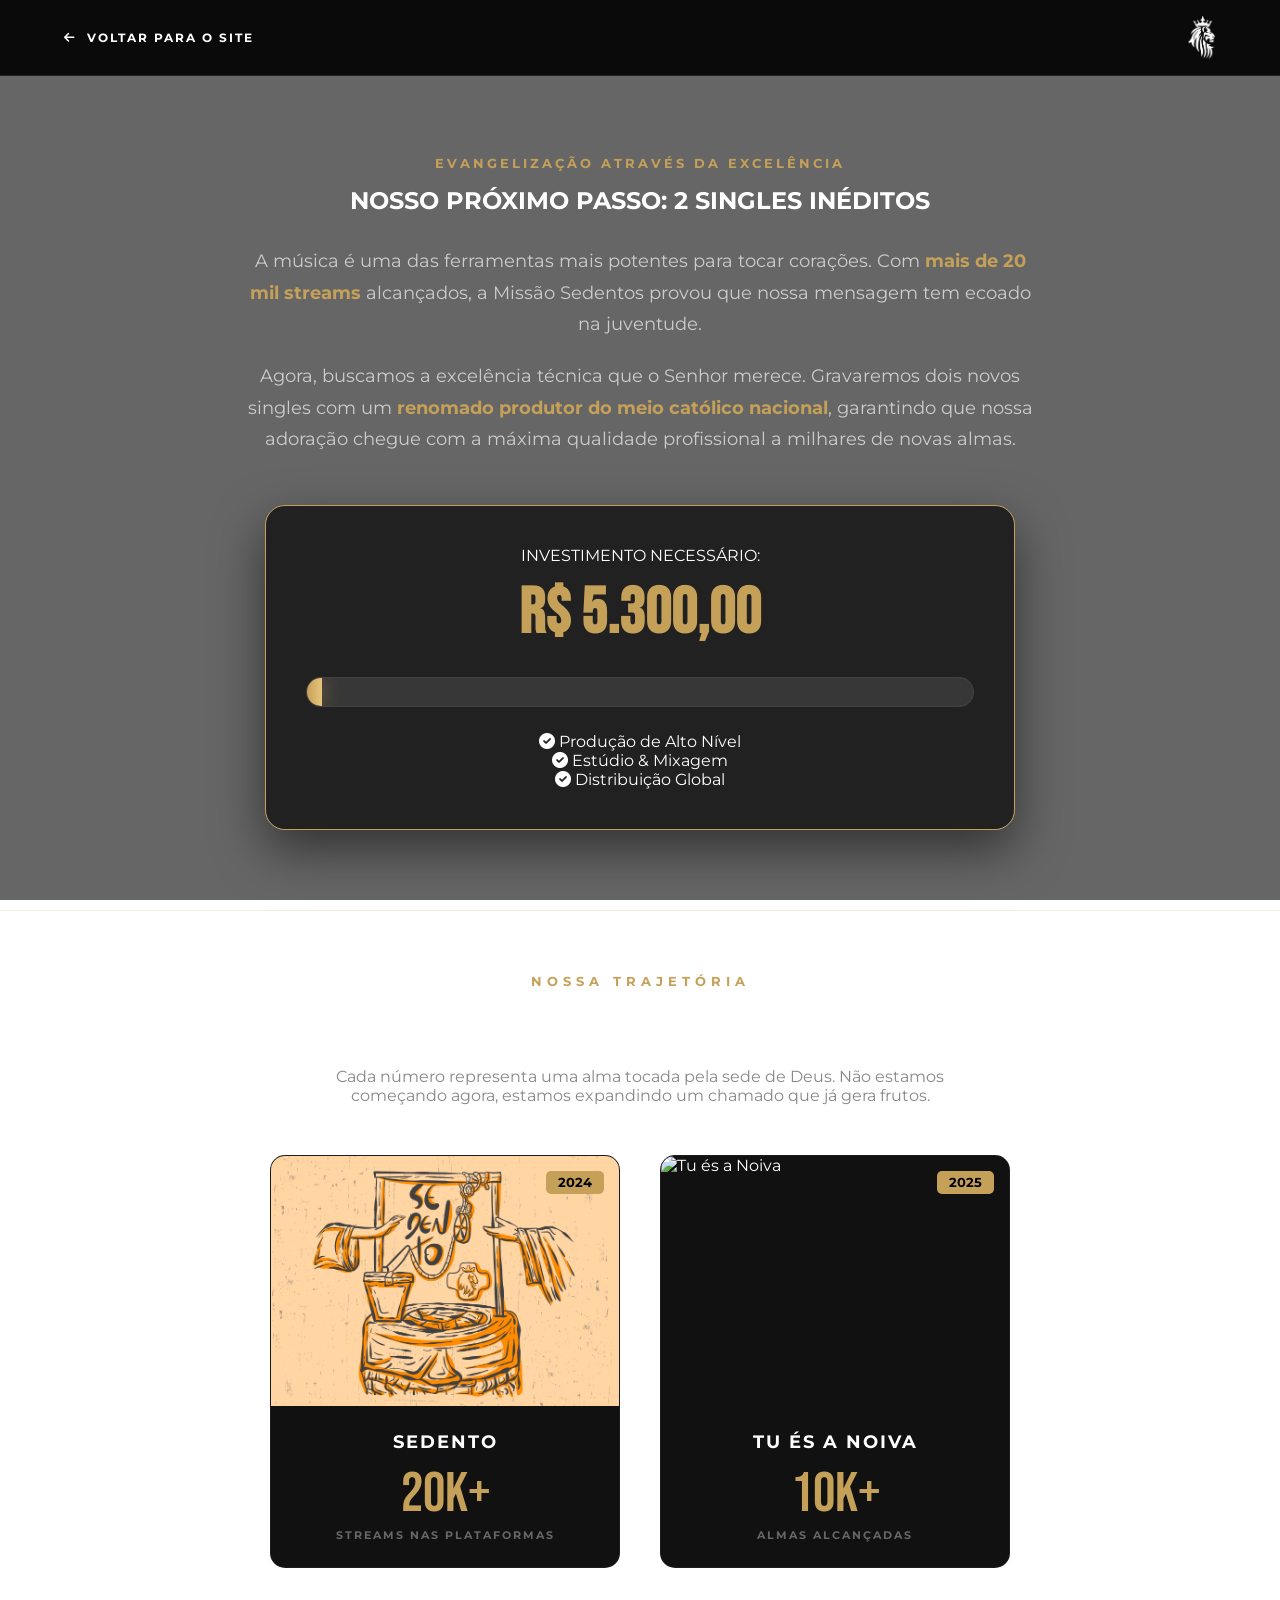
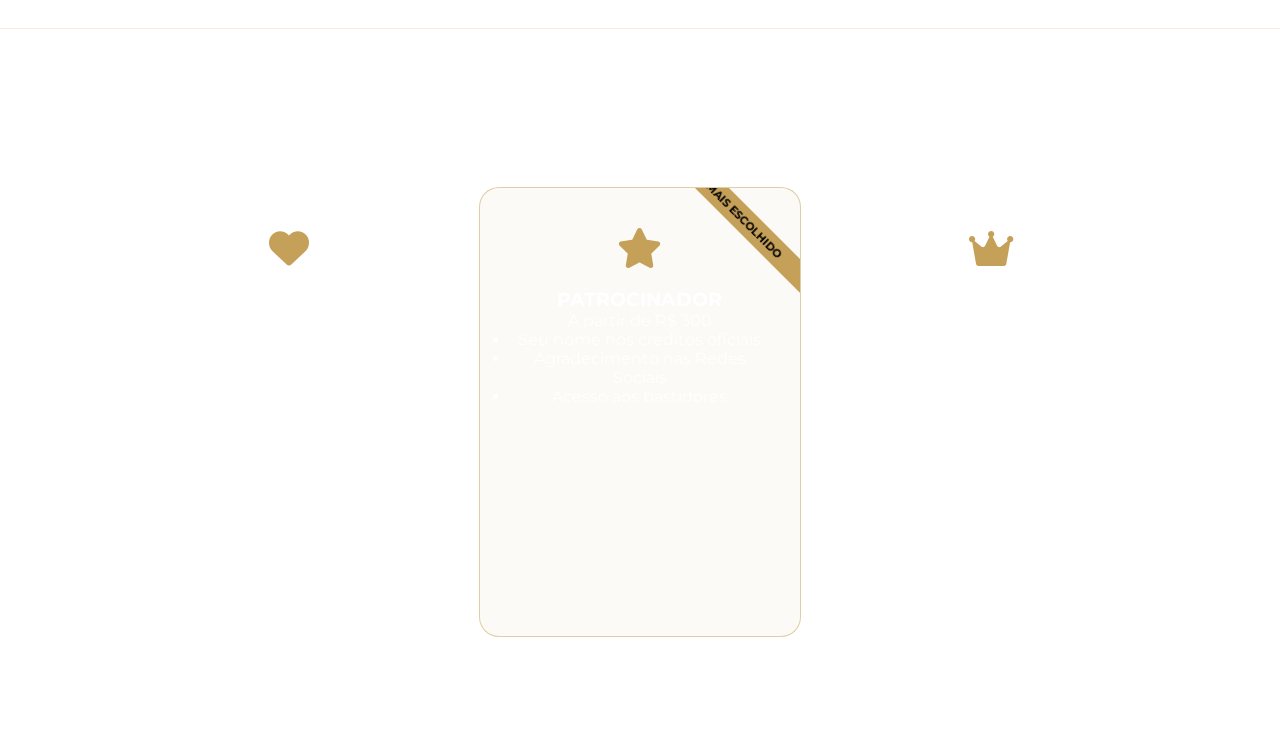
==== projeto-gravacao.html @ 80cf270c "Add files via upload" ====
<!DOCTYPE html>
<html lang="pt-br">
<head>
    <meta charset="UTF-8">
    <meta name="viewport" content="width=device-width, initial-scale=1.0">
    <title>Projeto 2024/25 - Missão Sedentos</title>
    
    <!-- SEO -->
    <meta name="description" content="Ajude a Missão Sedentos a gravar dois singles inéditos com produção profissional e propagar a sede de santidade.">
    
    <!-- Fontes e Ícones -->
    <link href="https://fonts.googleapis.com/css2?family=Cinzel:wght@700&family=Bebas+Neue&family=Montserrat:wght@300;400;700&display=swap" rel="stylesheet">
    <link rel="stylesheet" href="https://cdnjs.cloudflare.com/ajax/libs/font-awesome/6.0.0/css/all.min.css">
    
    <link rel="stylesheet" href="style.css">
</head>
<body class="pagina-interna">

    <!-- VÍDEO DE FUNDO COM FALLBACK -->
    <div class="video-background">
        <video autoplay muted loop playsinline id="bg-video" poster="img/foto-estudio.jpg">
            <source src="img/video.mp4" type="video/mp4">
        </video>
        <div class="video-overlay-dark"></div>
    </div>

    <!-- HEADER DE NAVEGAÇÃO -->
    <header class="topo-interno">
        <a href="index.html" class="voltar" aria-label="Voltar para a página inicial">
            <i class="fas fa-arrow-left"></i> VOLTAR PARA O SITE
        </a>
        <img src="img/logo-leao.png" alt="Logo Missão Sedentos" class="logo-pequena">
    </header>

    <main class="conteudo-projeto">
        
        <!-- SEÇÃO DE APRESENTAÇÃO DO PROJETO -->
        <section class="meta-section">
            <div class="header-projeto">
                <span class="tag-missao">EVANGELIZAÇÃO ATRAVÉS DA EXCELÊNCIA</span>
                <h1>NOSSO PRÓXIMO PASSO: <span>2 SINGLES INÉDITOS</span></h1>
            </div>

            <div class="texto-profissional-projeto">
                <p>A música é uma das ferramentas mais potentes para tocar corações. Com <strong>mais de 20 mil streams</strong> alcançados, a Missão Sedentos provou que nossa mensagem tem ecoado na juventude.</p>
                
                <p>Agora, buscamos a excelência técnica que o Senhor merece. Gravaremos dois novos singles com um <strong>renomado produtor do meio católico nacional</strong>, garantindo que nossa adoração chegue com a máxima qualidade profissional a milhares de novas almas.</p>
            </div>
            
            <div class="box-meta">
                <div class="meta-info">
                    <span class="label-meta">INVESTIMENTO NECESSÁRIO:</span>
                    <h2 class="valor-meta">R$ 5.300,00</h2>
                </div>
                
                <div class="barra-progresso">
                    <div class="progresso-atual" data-width="0"> <!-- Apenas o número, sem % e sem style -->
    <span class="porcentagem">7%</span> <!-- Começa em 0% no texto também -->
</div>
                </div>
                
                <div class="meta-detalhes">
                    <p><i class="fas fa-check-circle"></i> Produção de Alto Nível</p>
                    <p><i class="fas fa-check-circle"></i> Estúdio & Mixagem</p>
                    <p><i class="fas fa-check-circle"></i> Distribuição Global</p>
                </div>
            </div>
        </section>
        <!-- SEÇÃO: FRUTOS DA MISSÃO (PROVA SOCIAL) -->
<section class="frutos-missao">
    <div class="container-frutos">
        <div class="header-frutos">
            <span class="subtitulo-dourado">NOSSA TRAJETÓRIA</span>
            <h2>FRUTOS DA NOSSA <span>MISSÃO</span></h2>
            <p>Cada número representa uma alma tocada pela sede de Deus. Não estamos começando agora, estamos expandindo um chamado que já gera frutos.</p>
        </div>

        <div class="grid-frutos">
            <!-- Projeto 1 -->
            <div class="card-fruto">
                <div class="fruto-capa">
                    <img src="img/arte.png" alt="Single Sedento">
                    <div class="ano-tag">2024</div>
                </div>
                <div class="fruto-info">
                    <h3>SEDENTO</h3>
                    <div class="stats-fruto">
                        <span class="numero-grande">20K+</span>
                        <span class="label-stats">STREAMS NAS PLATAFORMAS</span>
                    </div>
                </div>
            </div>

            <!-- Projeto 2 -->
            <div class="card-fruto">
                <div class="fruto-capa">
                    <img src="img/tu es a noiva.jpg" alt="Tu és a Noiva">
                    <div class="ano-tag">2025</div>
                </div>
                <div class="fruto-info">
                    <h3>TU ÉS A NOIVA</h3>
                    <div class="stats-fruto">
                        <span class="numero-grande">10K+</span>
                        <span class="label-stats">ALMAS ALCANÇADAS</span>
                    </div>
                </div>
            </div>
        </div>
    </div>
</section>

        <!-- SEÇÃO DE MODALIDADES (COTAS) -->
        <section class="cotas-patrocinio">
            <h2 class="titulo-cotas">COMO VOCÊ PODE <span>AJUDAR?</span></h2>
            <p class="instrucao-cota">Passe o mouse (ou toque) em uma modalidade para apoiar:</p>
            
            <div class="grid-cotas">
                <!-- AMIGO -->
                <div class="card-cota-pro">
                    <div class="cota-info">
                        <i class="fas fa-heart cota-icon"></i>
                        <h3>AMIGO DA MISSÃO</h3>
                        <p class="valor-sugestao">Qualquer Valor</p>
                        <p class="cota-desc">Sua doação ajuda nos custos de produção e na manutenção diária da nossa missão evangelizadora.</p>
                    </div>
                    <a href="https://wa.me/5515999999999?text=Olá! Gostaria de ajudar como Amigo da Missão no projeto dos novos singles." target="_blank" class="btn-cota-whats">
                        <i class="fab fa-whatsapp"></i> APOIAR COMO AMIGO
                    </a>
                </div>

                <!-- PATROCINADOR (DESTAQUE) -->
                <div class="card-cota-pro destaque">
                    <div class="cota-info">
                        <div class="badge-destaque">MAIS ESCOLHIDO</div>
                        <i class="fas fa-star cota-icon"></i>
                        <h3>PATROCINADOR</h3>
                        <p class="valor-sugestao">A partir de R$ 300</p>
                        <ul class="beneficios-lista">
                            <li>Seu nome nos créditos oficiais</li>
                            <li>Agradecimento nas Redes Sociais</li>
                            <li>Acesso aos bastidores</li>
                        </ul>
                    </div>
                    <a href="https://wa.me/5515999999999?text=Olá! Quero ser um Patrocinador do novo projeto e ter meu nome nos créditos." target="_blank" class="btn-cota-whats">
                        <i class="fab fa-whatsapp"></i> SER PATROCINADOR
                    </a>
                </div>

                <!-- EMPRESA -->
                <div class="card-cota-pro">
                    <div class="cota-info">
                        <i class="fas fa-crown cota-icon"></i>
                        <h3>EMPRESA MASTER</h3>
                        <p class="valor-sugestao">Cota Corporativa</p>
                        <p class="cota-desc">Sua marca associada a um projeto de alto impacto. Logo no clipe e materiais de divulgação.</p>
                    </div>
                    <a href="https://wa.me/5515999999999?text=Olá! Minha empresa tem interesse em patrocinar a Missão Sedentos (Cota Master)." target="_blank" class="btn-cota-whats">
                        <i class="fab fa-whatsapp"></i> COTA EMPRESARIAL
                    </a>
                </div>
            </div>
        </section>

    </main>
<script src="script.js"></script>
</body>
</html>
---- style.css ----
/* VARIÁVEIS */
:root {
    --dourado: #C5A059;
    --preto: #000000;
    --cinza-bg: #0a0a0a;
    --branco: #ffffff;
    --fonte-titulo: 'Cinzel', serif;
    --fonte-impacto: 'Bebas Neue', cursive;
    --fonte-corpo: 'Montserrat', sans-serif;
}

/* RESET */
* {
    margin: 0;
    padding: 0;
    box-sizing: border-box;
}

html {
    scroll-behavior: smooth;
}

body {
    background-color: var(--preto);
    color: var(--branco);
    font-family: var(--fonte-corpo);
    overflow-x: hidden;
}

/* CAPA / HERO */
.hero {
    height: 100vh;
    width: 100%;
    background: linear-gradient(rgba(0,0,0,0.6), rgba(0,0,0,0.6)), url('img/capa.jpeg');
    background-size: cover;
    background-position: 65%, 15%; /* Ajustado para não cortar cabeças */
    display: flex;
    align-items: center;
    justify-content: center;
    position: relative;
}

/* BARRA SUPERIOR */
.top-bar {
    position: absolute;
    top: 0;
    left: 0;
    width: 100%;
    padding: 0px 20px; /* Mais respiro lateral e superior */
    display: flex;
    justify-content: space-between;
    align-items: center;
    z-index: 100;
}

.social-icons {
    display: flex;
    gap: 20px;
}

.social-icons a {
    color: var(--branco);
    font-size: 1.2rem;
    transition: 0.3s;
}

.social-icons a:hover {
    color: var(--dourado);
    transform: translateY(-3px);
}

.center-logo img {
    height: 50px;
    filter: brightness(0) invert(1);
}

.menu-hamburguer {
    display: flex;
    align-items: center;
    cursor: pointer;
}

.menu-hamburguer span {
    font-size: 0.75rem;
    letter-spacing: 3px;
    margin-right: 15px;
    font-weight: bold;
}

.barras div {
    width: 30px;
    height: 1px;
    background: var(--branco);
    margin: 8px 0;
}

/* HERO CONTENT */
.hero-content h1 {
    font-family: var(--fonte-titulo);
    font-size: clamp(2.5rem, 8vw, 5rem);
    letter-spacing: 10px;
    text-align: center;
}

.btn-ouca {
    display: block;
    width: fit-content;
    margin: 30px auto 0;
    padding: 12px 45px;
    border: 1px solid var(--branco);
    color: var(--branco);
    text-decoration: none;
    border-radius: 50px;
    text-transform: uppercase;
    font-size: 0.8rem;
    letter-spacing: 3px;
    transition: 0.4s;
}

.btn-ouca:hover {
    background: var(--branco);
    color: var(--preto);
}

/* MENU OVERLAY */
.menu-overlay {
    position: fixed;
    top: 0; left: 0; width: 100%; height: 100%;
    background-color: rgba(0, 0, 0, 0.95);
    z-index: 2000;
    display: flex;
    justify-content: center;
    align-items: center;
    opacity: 0;
    visibility: hidden;
    transition: 0.5s ease;
}

.menu-overlay.active {
    opacity: 1;
    visibility: visible;
}

.menu-links {
    display: flex;
    flex-direction: column;
    gap: 30px;
    text-align: center;
}

.menu-link {
    font-family: var(--fonte-impacto);
    font-size: clamp(2.5rem, 10vw, 4rem);
    color: var(--branco);
    text-decoration: none;
    letter-spacing: 5px;
}

.menu-link:hover { color: var(--dourado); }

.close-menu {
    position: absolute;
    top: 40px; right: 40px;
    font-size: 2rem;
    color: var(--dourado);
    cursor: pointer;
}

/* SEÇÕES SOBRE E TRABALHOS */
/* SEÇÃO SOBRE PREMIUM */
.sobre-premium {
    padding: 100px 10%;
    /* Degradê Dourado Metálico */
    background: linear-gradient(135deg, #b8860b 0%, #e8c57d 50%, #b8860b 100%);
    color: #1a1a1a; /* Texto escuro para dar leitura sobre o dourado */
    display: flex;
    justify-content: center;
}

.container-sobre-novo {
    max-width: 1200px;
    display: flex;
    align-items: center;
    gap: 80px; /* Espaço entre texto e imagem */
}

/* Texto */
.sobre-texto-novo {
    flex: 1;
}

.titulo-sobre {
    font-family: var(--fonte-impacto);
    font-size: 5rem;
    line-height: 0.9;
    color: #000;
    margin-bottom: 20px;
}

.titulo-sobre span {
    color: #fff; /* "NÓS" em branco para destacar no dourado */
    text-shadow: 2px 2px 4px rgba(0,0,0,0.2);
}

.divisor-dourado {
    width: 60px;
    height: 4px;
    background-color: #000;
    margin-bottom: 30px;
}

.descricao-missao {
    font-size: 1.1rem;
    font-weight: 500;
    margin-bottom: 25px;
}

.citacao-biblica {
    font-style: italic;
    border-left: 3px solid #000;
    padding-left: 20px;
    font-size: 1rem;
    color: #333;
}

.citacao-biblica cite {
    display: block;
    margin-top: 10px;
    font-weight: 700;
    font-style: normal;
    text-transform: uppercase;
    font-size: 0.8rem;
}

/* Imagem e Moldura */
.sobre-imagem-box {
    flex: 1;
    display: flex;
    justify-content: center;
}

.moldura-foto {
    position: relative;
    padding: 15px;
    background: #fff; /* Moldura estilo fotografia */
    box-shadow: 20px 20px 60px rgba(0,0,0,0.3);
    transform: rotate(3deg); /* Leve inclinação para parecer uma foto real */
    transition: 0.5s;
}

.moldura-foto:hover {
    transform: rotate(0deg) scale(1.05); /* Endireita e cresce ao passar o mouse */
}

.moldura-foto img {
    width: 100%;
    max-width: 400px;
    height: auto;
    display: block;
    filter: sepia(20%); /* Tom levemente envelhecido profissional */
}

/* RESPONSIVIDADE */
@media (max-width: 992px) {
    .container-sobre-novo {
        flex-direction: column;
        text-align: center;
    }
    
    .divisor-dourado {
        margin: 0 auto 30px;
    }
    
    .citacao-biblica {
        border-left: none;
        border-top: 2px solid #000;
        padding: 20px 0 0;
    }
}


/* TRABALHOS CARDS */
/* SEÇÃO TRABALHOS - ESTILO COLO DE DEUS */
.sessao-musicas {
    padding: 100px 10%;
    background-color: #000;
    text-align: center;
}

.header-trabalhos {
    margin-bottom: 60px;
}

.subtitulo-dourado {
    color: var(--dourado);
    letter-spacing: 5px;
    font-size: 0.8rem;
    font-weight: 700;
}

.header-trabalhos h2 {
    font-family: var(--fonte-impacto);
    font-size: 4rem;
    margin-top: 10px;
}

.header-trabalhos h2 span {
    color: var(--dourado);
}

/* Grid das capas */
.grid-musicas {
    display: grid;
    grid-template-columns: repeat(auto-fit, minmax(280px, 1fr)); /* Cria colunas automáticas */
    gap: 40px;
    max-width: 1200px;
    margin: 0 auto;
}

/* Card Individual */
.card-musica-pro {
    background: #0a0a0a;
    transition: 0.4s;
    text-align: left;
}

.capa-wrapper {
    position: relative;
    aspect-ratio: 1 / 1; /* Garante que a capa seja sempre quadrada */
    overflow: hidden;
    cursor: pointer;
}

.capa-wrapper img {
    width: 100%;
    height: 100%;
    object-fit: cover;
    transition: 0.6s ease;
}

/* Overlay de Streaming */
.streaming-overlay {
    position: absolute;
    top: 0;
    left: 0;
    width: 100%;
    height: 100%;
    background: rgba(0, 0, 0, 0.8); /* Fundo escuro ao passar o mouse */
    display: flex;
    justify-content: center;
    align-items: center;
    opacity: 0; /* Invisível por padrão */
    transition: 0.4s;
}

.streaming-links {
    display: flex;
    gap: 25px;
    transform: translateY(20px); /* Começa um pouco abaixo para o efeito de subida */
    transition: 0.4s;
}

.streaming-links a {
    color: var(--branco);
    font-size: 1.8rem;
    transition: 0.3s;
}

.streaming-links a:hover {
    color: var(--dourado);
    transform: scale(1.2);
}

/* Efeito Hover no Card */
.card-musica-pro:hover .capa-wrapper img {
    transform: scale(1.1);
}

.card-musica-pro:hover .streaming-overlay {
    opacity: 1;
}

.card-musica-pro:hover .streaming-links {
    transform: translateY(0); /* Sobe os ícones */
}

/* Informações abaixo da capa */
.info-musica {
    padding: 20px 0;
}

.info-musica h3 {
    font-family: var(--fonte-corpo);
    font-weight: 700;
    font-size: 1.1rem;
    letter-spacing: 1px;
    margin-bottom: 5px;
}

.info-musica p {
    color: #666;
    font-size: 0.85rem;
    text-transform: uppercase;
    letter-spacing: 1px;
}

.breve {
    color: var(--dourado);
    font-weight: 700;
    letter-spacing: 2px;
}

/* Ajuste para Celular */
@media (max-width: 600px) {
    .grid-musicas {
        grid-template-columns: 1fr; /* Uma coluna no celular */
        padding: 0 20px;
    }
}
/* SEÇÃO DNJ 2025 */
/* --- SEÇÃO DNJ COM CARROSSEL --- */
.sessao-eventos {
    padding: 100px 10%;
    background-color: #050505;
    text-align: center;
}

/* Botão da Live */
.cta-live {
    margin-top: 30px;
    margin-bottom: 50px;
}

.btn-live {
    display: inline-flex;
    align-items: center;
    gap: 12px;
    padding: 18px 40px;
    background: var(--dourado);
    color: #000;
    text-decoration: none;
    font-weight: bold;
    border-radius: 50px;
    transition: 0.4s cubic-bezier(0.4, 0, 0.2, 1);
    font-size: 0.9rem;
    letter-spacing: 1px;
}

.btn-live:hover {
    background: #fff;
    transform: scale(1.05);
    box-shadow: 0 10px 30px rgba(197, 160, 89, 0.3);
}

.btn-live i {
    font-size: 1.4rem;
    color: #ff0000; /* Ícone do YouTube em vermelho */
}

/* Estrutura do Carrossel */
.wrapper-carrossel {
    position: relative;
    max-width: 1000px;
    margin: 0 auto;
    display: flex;
    align-items: center;
}

.carrossel-fotos {
    display: flex;
    gap: 20px;
    overflow-x: auto;
    scroll-behavior: smooth;
    scroll-snap-type: x mandatory;
    scrollbar-width: none; /* Esconde scroll no Firefox */
    padding: 20px 0;
}

.carrossel-fotos::-webkit-scrollbar {
    display: none; /* Esconde scroll no Chrome/Safari */
}

.foto-slide {
    min-width: 100%; /* No mobile mostra 1, no desktop podemos ajustar */
    scroll-snap-align: center;
    aspect-ratio: 16 / 9;
    border-radius: 15px;
    overflow: hidden;
    box-shadow: 0 20px 40px rgba(0,0,0,0.5);
}

.foto-slide img {
    width: 100%;
    height: 100%;
    object-fit: cover;
    transition: 0.5s;
}

/* Setas de Navegação */
.seta-carrossel {
    position: absolute;
    top: 50%;
    transform: translateY(-50%);
    background: rgba(0,0,0,0.7);
    border: 1px solid var(--dourado);
    color: var(--dourado);
    width: 50px;
    height: 50px;
    border-radius: 50%;
    cursor: pointer;
    z-index: 10;
    transition: 0.3s;
    display: flex;
    justify-content: center;
    align-items: center;
}

.seta-carrossel:hover {
    background: var(--dourado);
    color: #000;
}

.seta-carrossel.left { left: -25px; }
.seta-carrossel.right { right: -25px; }

/* Desktop: Mostrar mais de uma foto por vez */
@media (min-width: 768px) {
    .foto-slide {
        min-width: calc(50% - 10px); /* Mostra 2 fotos */
    }
}

@media (max-width: 768px) {
    .seta-carrossel { display: none; } /* No mobile usa o dedo para arrastar */
}
/* --- MODAL LIGHTBOX --- */
.modal-lightbox {
    display: none; /* Escondido por padrão */
    position: fixed;
    z-index: 3000; /* Acima do menu e de tudo */
    top: 0;
    left: 0;
    width: 100%;
    height: 100%;
    background-color: rgba(0, 0, 0, 0.9); /* Fundo escuro semi-transparente */
    backdrop-filter: blur(10px);
    justify-content: center;
    align-items: center;
    padding: 20px;
}

.modal-wrapper {
    position: relative;
    max-width: 90%;
    max-height: 85%;
    display: flex;
    justify-content: center;
}

#img-modal {
    width: auto;
    height: auto;
    max-width: 100%;
    max-height: 85vh; /* Não deixa a foto ser maior que a altura da tela */
    border: 2px solid var(--dourado);
    border-radius: 8px;
    box-shadow: 0 0 50px rgba(0,0,0,0.8);
    animation: zoomIn 0.3s ease-out;
}

/* Animação de entrada */
@keyframes zoomIn {
    from { transform: scale(0.7); opacity: 0; }
    to { transform: scale(1); opacity: 1; }
}

.fechar-modal {
    position: absolute;
    top: 30px;
    right: 40px;
    color: var(--dourado);
    font-size: 50px;
    font-weight: bold;
    cursor: pointer;
    transition: 0.3s;
}

.fechar-modal:hover {
    color: #fff;
    transform: scale(1.2);
}

/* Ajuste no Carrossel para indicar que é clicável */
.foto-slide img {
    cursor: zoom-in;
}

/* Ajuste para Celular */
@media (max-width: 768px) {
    .galeria-mosaico {
        grid-template-columns: repeat(2, 1fr);
    }
    .titulo-dnj { font-size: 3rem; }
}

/* BANNER DE CHAMADA NA HOME */
.chamada-projeto {
    height: 400px;
    background: url('img/foto-estudio.jpg') center/cover no-repeat fixed; /* Use uma foto de microfone ou estúdio */
    position: relative;
    display: flex;
    align-items: center;
    justify-content: center;
    text-align: center;
}

.filtro-escuro {
    background: rgba(0,0,0,0.8);
    width: 100%;
    height: 100%;
    display: flex;
    flex-direction: column;
    justify-content: center;
    padding: 0 10%;
}

.tag-projeto {
    color: var(--dourado);
    font-weight: bold;
    letter-spacing: 3px;
    font-size: 0.8rem;
    margin-bottom: 15px;
}

.btn-projeto {
    margin: 30px auto 0;
    padding: 15px 40px;
    background: var(--dourado);
    color: #000;
    text-decoration: none;
    font-weight: bold;
    border-radius: 5px;
    transition: 0.3s;
}

.btn-projeto:hover {
    background: #fff;
    transform: scale(1.05);
}

/* PÁGINA INTERNA DE PATROCÍNIO */
/* ==========================================================================
   PÁGINA DE PATROCÍNIO (PROJETO-GRAVACAO.HTML)
   ========================================================================== */

/* Ajuste de Fundo e Layout Base */
.pagina-interna {
    background: transparent; /* Permite ver o vídeo */
}

.video-background {
    position: fixed;
    top: 0; left: 0;
    width: 100%; height: 100%;
    z-index: -2;
    overflow: hidden;
}

#bg-video {
    width: 100%;
    height: 100%;
    object-fit: cover;
    filter: grayscale(30%) brightness(0.4);
}

.video-overlay-dark {
    position: absolute;
    top: 0; left: 0;
    width: 100%; height: 100%;
    background: rgba(0, 0, 0, 0.6);
    z-index: -1;
}

/* Topo / Navegação Interna */
.topo-interno {
    width: 100%;
    padding: 15px 5%;
    display: flex;
    justify-content: space-between;
    align-items: center;
    background-color: rgba(0, 0, 0, 0.9);
    border-bottom: 1px solid rgba(255, 255, 255, 0.1);
    position: sticky;
    top: 0;
    z-index: 1000;
}

.voltar {
    color: var(--branco);
    text-decoration: none;
    font-size: 0.75rem;
    font-weight: 700;
    letter-spacing: 2px;
    display: flex;
    align-items: center;
    gap: 10px;
    transition: 0.3s;
}

.voltar:hover { color: var(--dourado); }

.logo-pequena {
    height: 45px;
    filter: brightness(0) invert(1);
}

/* Seção de Texto e Meta */
.meta-section {
    padding: 80px 10% 40px;
    text-align: center;
}

.tag-missao {
    color: var(--dourado);
    font-weight: bold;
    letter-spacing: 3px;
    font-size: 0.8rem;
    display: block;
    margin-bottom: 15px;
}

.texto-profissional-projeto {
    max-width: 800px;
    margin: 30px auto 50px;
}

.texto-profissional-projeto p {
    font-size: 1.1rem;
    line-height: 1.8;
    color: #ccc;
    margin-bottom: 20px;
}

.texto-profissional-projeto strong { color: var(--dourado); }

/* Box da Meta Financeira */
.box-meta {
    background: rgba(17, 17, 17, 0.8);
    backdrop-filter: blur(10px);
    padding: 40px;
    border-radius: 20px;
    border: 1px solid var(--dourado);
    max-width: 750px;
    margin: 40px auto;
    box-shadow: 0 20px 50px rgba(0,0,0,0.5);
}

.valor-meta {
    font-size: clamp(2.5rem, 5vw, 4rem);
    color: var(--dourado);
    font-family: var(--fonte-impacto);
    margin: 10px 0;
}

/* Barra de Progresso Melhorada */
/* BARRA DE PROGRESSO ÚNICA E PROFISSIONAL */
/* BARRA DE PROGRESSO ÚNICA */
.barra-progresso {
    width: 100%;
    height: 30px;
    background: rgba(255,255,255,0.1);
    border-radius: 50px;
    margin: 25px 0;
    overflow: hidden;
    border: 1px solid rgba(255,255,255,0.05);
    position: relative;
}

.progresso-atual {
    width: 0; /* Começa em 0 para o JS fazer crescer */
    height: 100%;
    background: linear-gradient(90deg, #C5A059, #e8c57d);
    display: flex;
    align-items: center;
    justify-content: flex-end;
    padding-right: 15px;
    box-shadow: 0 0 20px rgba(197, 160, 89, 0.4);
    transition: width 2s cubic-bezier(0.1, 0, 0.2, 1);
}

.porcentagem {
    font-size: 0.8rem;
    font-weight: bold;
    color: #000;
    z-index: 10;
}


/* Cards de Modalidades (Cotas) */
.cotas-patrocinio {
    padding: 60px 10% 100px;
    text-align: center;
}

.grid-cotas {
    display: grid;
    grid-template-columns: repeat(auto-fit, minmax(280px, 1fr));
    gap: 30px;
    max-width: 1200px;
    margin: 50px auto 0;
}

.card-cota-pro {
    background: rgba(255, 255, 255, 0.03);
    border: 1px solid rgba(255, 255, 255, 0.1);
    border-radius: 20px;
    padding: 40px 30px;
    display: flex;
    flex-direction: column;
    justify-content: space-between;
    transition: all 0.5s cubic-bezier(0.4, 0, 0.2, 1);
    position: relative;
    overflow: hidden;
    min-height: 450px;
}

/* Efeito de destaque no Hover do Card */
.card-cota-pro:hover {
    transform: translateY(-15px);
    background: rgba(197, 160, 89, 0.08);
    border-color: var(--dourado);
    box-shadow: 0 20px 40px rgba(0,0,0,0.6);
}

.card-cota-pro.destaque {
    border: 1px solid rgba(197, 160, 89, 0.5);
    background: rgba(197, 160, 89, 0.05);
}

.cota-icon {
    font-size: 2.5rem;
    color: var(--dourado);
    margin-bottom: 20px;
}

/* Botão WhatsApp que aparece no Hover */
.btn-cota-whats {
    display: flex;
    align-items: center;
    justify-content: center;
    gap: 10px;
    background: #25d366;
    color: #fff;
    padding: 15px;
    border-radius: 12px;
    text-decoration: none;
    font-weight: bold;
    font-size: 0.85rem;
    margin-top: 20px;
    transition: all 0.4s ease;
    
    /* Estado Inicial (Escondido) */
    opacity: 0;
    transform: translateY(20px);
}

.card-cota-pro:hover .btn-cota-whats {
    opacity: 1;
    transform: translateY(0);
}

.btn-cota-whats:hover {
    background: #128c7e;
    transform: scale(1.02);
}

/* Selo de "Mais Escolhido" */
.badge-destaque {
    position: absolute;
    top: 20px;
    right: -35px;
    background: var(--dourado);
    color: #000;
    padding: 5px 40px;
    font-size: 0.7rem;
    font-weight: bold;
    transform: rotate(45deg);
}

/* Responsividade */
@media (max-width: 768px) {
    .btn-cota-whats {
        opacity: 1;
        transform: translateY(0);
    }
    .card-cota-pro { min-height: auto; }
    .meta-section { padding: 40px 5%; }
}
/* --- SEÇÃO FRUTOS DA MISSÃO --- */
.frutos-missao {
    padding: 60px 10%;
    background: rgba(255, 255, 255, 0.02);
    border-top: 1px solid rgba(197, 160, 89, 0.2);
    border-bottom: 1px solid rgba(197, 160, 89, 0.2);
}

.header-frutos {
    text-align: center;
    margin-bottom: 50px;
}

.header-frutos h2 {
    font-family: var(--fonte-impacto);
    font-size: 3rem;
    margin: 10px 0;
}

.header-frutos p {
    max-width: 700px;
    margin: 0 auto;
    color: #888;
}

.grid-frutos {
    display: flex;
    justify-content: center;
    gap: 40px;
    flex-wrap: wrap;
}

.card-fruto {
    background: #111;
    border-radius: 15px;
    overflow: hidden;
    width: 350px;
    border: 1px solid rgba(255, 255, 255, 0.05);
    transition: 0.4s;
}

.card-fruto:hover {
    transform: translateY(-5px);
    border-color: var(--dourado);
}

.fruto-capa {
    position: relative;
    height: 250px;
}

.fruto-capa img {
    width: 100%;
    height: 100%;
    object-fit: cover;
}

.ano-tag {
    position: absolute;
    top: 15px;
    right: 15px;
    background: var(--dourado);
    color: #000;
    padding: 4px 12px;
    font-weight: bold;
    border-radius: 5px;
    font-size: 0.8rem;
}

.fruto-info {
    padding: 25px;
    text-align: center;
}

.fruto-info h3 {
    font-family: var(--fonte-corpo);
    letter-spacing: 2px;
    font-size: 1.1rem;
    margin-bottom: 15px;
    color: #fff;
}

.stats-fruto {
    display: flex;
    flex-direction: column;
    align-items: center;
}

.numero-grande {
    font-family: var(--fonte-impacto);
    font-size: 3.5rem;
    color: var(--dourado);
    line-height: 1;
}

.label-stats {
    font-size: 0.7rem;
    letter-spacing: 2px;
    color: #666;
    font-weight: bold;
    margin-top: 5px;
}

/* Responsividade */
@media (max-width: 768px) {
    .card-fruto { width: 100%; }
    .numero-grande { font-size: 2.5rem; }
}
/* --- SEÇÃO DE AGENDAMENTO --- */
.sessao-agenda {
    padding: 100px 10%;
    background-color: var(--preto);
}

.card-agenda {
    background: #0f0f0f;
    display: flex;
    align-items: center;
    border-radius: 20px;
    overflow: hidden;
    border: 1px solid rgba(197, 160, 89, 0.2);
    box-shadow: 0 30px 60px rgba(0,0,0,0.5);
}

/* Conteúdo do Texto */
.agenda-content {
    flex: 1;
    padding: 60px;
}

.agenda-content h2 {
    font-family: var(--fonte-impacto);
    font-size: clamp(2rem, 5vw, 3.5rem);
    margin: 15px 0;
    line-height: 1;
}

.divisor-dourado-central {
    width: 60px;
    height: 3px;
    background: var(--dourado);
    margin-bottom: 25px;
}

.agenda-content p {
    color: #bbb;
    font-size: 1.1rem;
    margin-bottom: 30px;
}

/* Lista de Benefícios */
.lista-servicos {
    display: flex;
    flex-wrap: wrap;
    gap: 20px;
    margin-bottom: 40px;
}

.lista-servicos span {
    font-size: 0.85rem;
    font-weight: bold;
    color: var(--branco);
    display: flex;
    align-items: center;
    gap: 8px;
    background: rgba(255,255,255,0.05);
    padding: 8px 15px;
    border-radius: 5px;
}

.lista-servicos i {
    color: var(--dourado);
}

/* Botão WhatsApp */
.btn-agendar {
    display: inline-flex;
    align-items: center;
    gap: 12px;
    background: var(--dourado);
    color: #000;
    padding: 18px 35px;
    border-radius: 50px;
    text-decoration: none;
    font-weight: bold;
    transition: 0.4s;
    letter-spacing: 1px;
}

.btn-agendar:hover {
    background: #fff;
    transform: translateY(-5px);
    box-shadow: 0 10px 20px rgba(197, 160, 89, 0.3);
}

/* Imagem Lateral */
.agenda-imagem {
    flex: 1;
    height: 100%;
    align-self: stretch; /* Garante que a imagem ocupe toda a altura do card */
}

.agenda-imagem img {
    width: 100%;
    height: 100%;
    object-fit: cover;
    filter: brightness(0.7);
    transition: 0.5s;
}

.card-agenda:hover .agenda-imagem img {
    filter: brightness(1);
    transform: scale(1.05);
}

/* RESPONSIVIDADE (CELULAR) */
@media (max-width: 992px) {
    .card-agenda {
        flex-direction: column;
    }
    .agenda-imagem {
        height: 300px;
        width: 100%;
        order: -1; /* Imagem fica em cima no celular */
    }
    .agenda-content {
        padding: 40px 25px;
        text-align: center;
    }
    .divisor-dourado-central {
        margin: 0 auto 25px;
    }
    .lista-servicos {
        justify-content: center;
    }
}

/* RODAPÉ PREMIUM */
.rodape-premium {
    background-color: #000;
    padding: 100px 10% 40px;
    border-top: 1px solid #1a1a1a;
    text-align: center;
}

/* O Grito de Guerra */
.motto-section {
    margin-bottom: 60px;
}

.pergunta-grito {
    font-family: var(--fonte-corpo);
    font-size: 0.9rem;
    letter-spacing: 5px;
    color: var(--branco);
    opacity: 0.7;
    margin-bottom: 10px;
}

.resposta-grito {
    font-family: var(--fonte-impacto); /* Bebas Neue */
    font-size: clamp(3rem, 10vw, 7rem); /* Fica gigante mas se ajusta ao celular */
    color: var(--dourado);
    line-height: 1;
    letter-spacing: 2px;
}

.resposta-grito span {
    color: var(--branco); /* Deixa a exclamação branca para um detalhe de design */
}

/* Divisor e Grid */
.divisor-footer {
    border: 0;
    height: 1px;
    background: linear-gradient(90deg, transparent, var(--dourado), transparent);
    margin-bottom: 50px;
    opacity: 0.5;
}

.footer-grid {
    display: grid;
    grid-template-columns: repeat(3, 1fr);
    gap: 40px;
    text-align: left;
    align-items: flex-start;
}

.footer-col h4 {
    font-family: var(--fonte-impacto);
    font-size: 1.2rem;
    letter-spacing: 2px;
    margin-bottom: 20px;
    color: var(--dourado);
}

.logo-footer {
    height: 60px;
    margin-bottom: 20px;
    filter: brightness(0) invert(1);
}

.small-text {
    font-size: 0.8rem;
    color: #666;
    line-height: 1.5;
}

.footer-link {
    display: block;
    color: var(--branco);
    text-decoration: none;
    font-size: 0.9rem;
    margin-bottom: 10px;
    transition: 0.3s;
}

.footer-link:hover {
    color: var(--dourado);
    padding-left: 5px;
}

/* Ícones Sociais do Rodapé */
.social-links-footer {
    display: flex;
    gap: 20px;
}

.social-links-footer a {
    color: var(--branco);
    font-size: 1.5rem;
    transition: 0.4s;
}

.social-links-footer a:hover {
    color: var(--dourado);
    transform: translateY(-5px);
}

/* Copyright Final */
.copyright {
    margin-top: 80px;
    padding-top: 20px;
    border-top: 1px solid #111;
}

.copyright p {
    font-size: 0.7rem;
    color: #444;
    letter-spacing: 1px;
}

/* RESPONSIVIDADE (CELULAR) */
@media (max-width: 768px) {
    .footer-grid {
        grid-template-columns: 1fr;
        text-align: center;
    }
    .social-links-footer {
        justify-content: center;
    }
    .resposta-grito {
        font-size: 4rem;
    }
}
/* MOBILE */
@media (max-width: 768px) {
    .container-sobre, .contato-container, .cards-musica, .sobre-imagens {
        flex-direction: column;
        text-align: center;
    }
}
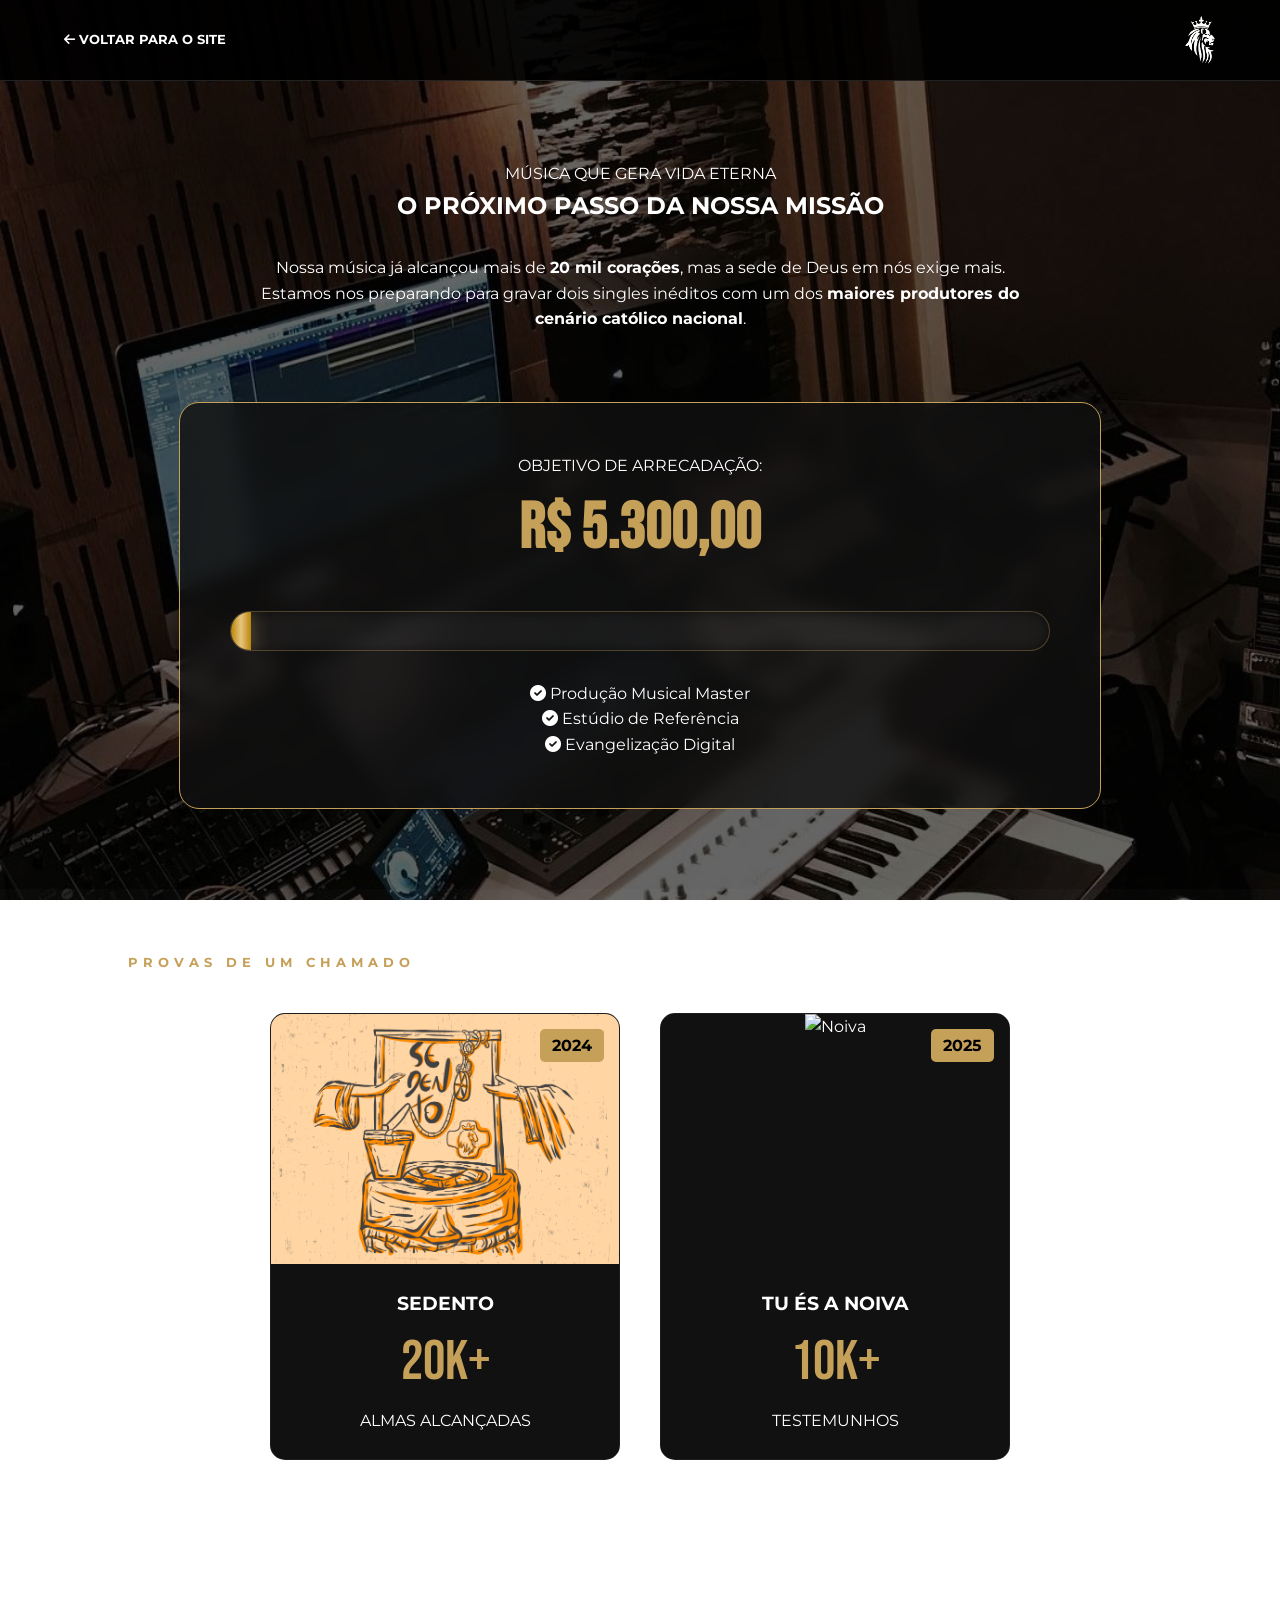
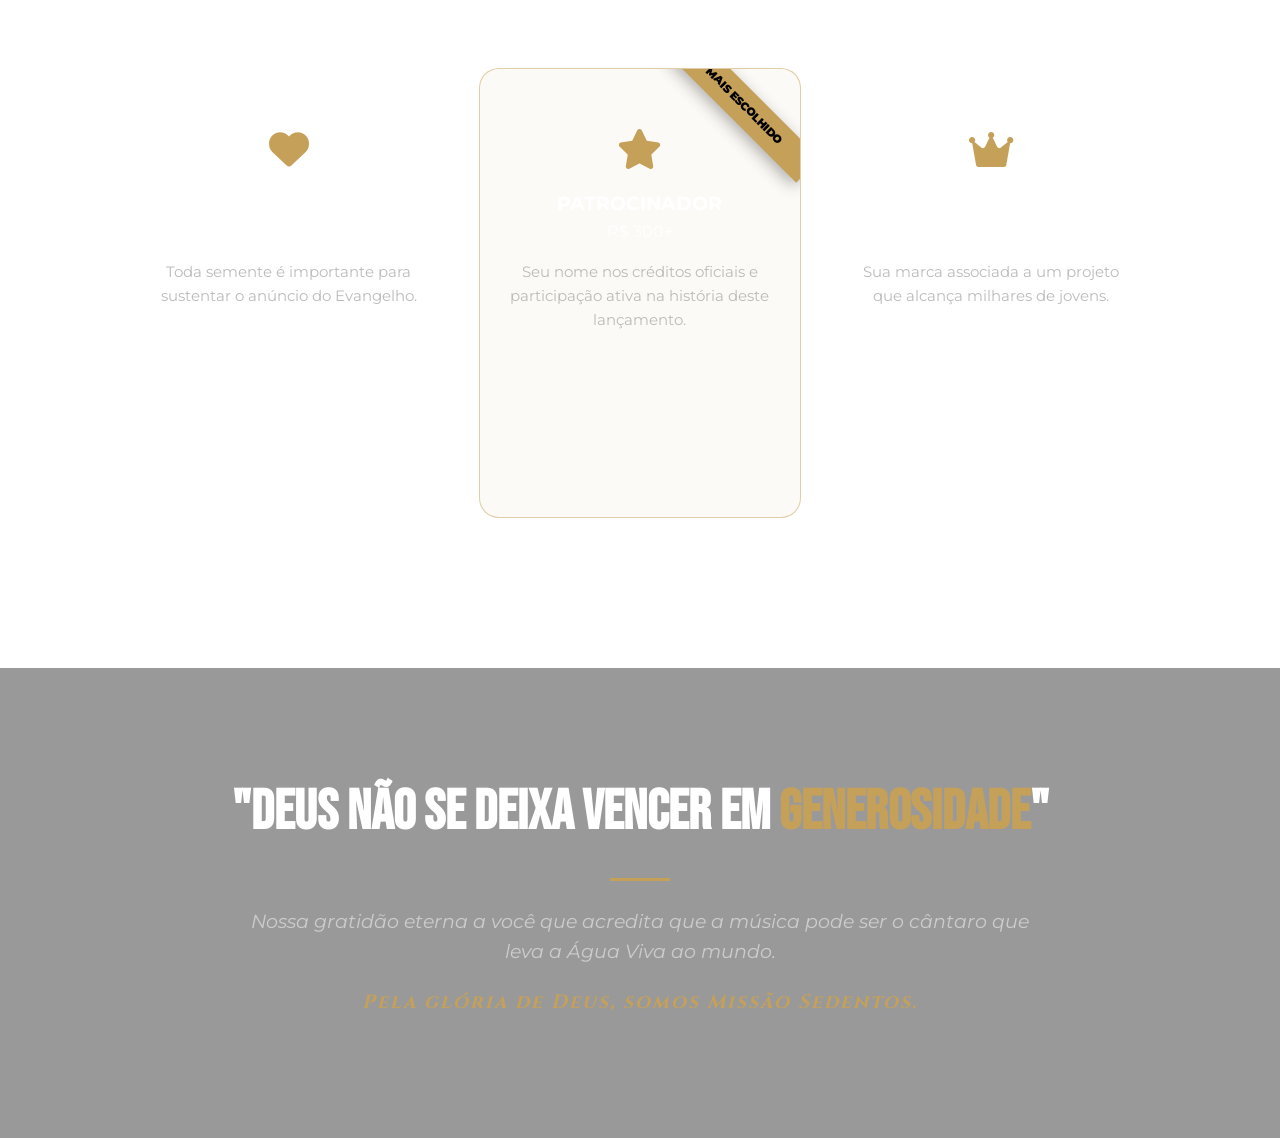
==== commit 6e9a932f: "Add files via upload" ====
--- a/projeto-gravacao.html
+++ b/projeto-gravacao.html
@@ -4,19 +4,12 @@
     <meta charset="UTF-8">
     <meta name="viewport" content="width=device-width, initial-scale=1.0">
     <title>Projeto 2024/25 - Missão Sedentos</title>
-    
-    <!-- SEO -->
-    <meta name="description" content="Ajude a Missão Sedentos a gravar dois singles inéditos com produção profissional e propagar a sede de santidade.">
-    
-    <!-- Fontes e Ícones -->
     <link href="https://fonts.googleapis.com/css2?family=Cinzel:wght@700&family=Bebas+Neue&family=Montserrat:wght@300;400;700&display=swap" rel="stylesheet">
     <link rel="stylesheet" href="https://cdnjs.cloudflare.com/ajax/libs/font-awesome/6.0.0/css/all.min.css">
-    
     <link rel="stylesheet" href="style.css">
 </head>
 <body class="pagina-interna">
 
-    <!-- VÍDEO DE FUNDO COM FALLBACK -->
     <div class="video-background">
         <video autoplay muted loop playsinline id="bg-video" poster="img/foto-estudio.jpg">
             <source src="img/video.mp4" type="video/mp4">
@@ -24,144 +17,118 @@
         <div class="video-overlay-dark"></div>
     </div>
 
-    <!-- HEADER DE NAVEGAÇÃO -->
     <header class="topo-interno">
-        <a href="index.html" class="voltar" aria-label="Voltar para a página inicial">
-            <i class="fas fa-arrow-left"></i> VOLTAR PARA O SITE
-        </a>
-        <img src="img/logo-leao.png" alt="Logo Missão Sedentos" class="logo-pequena">
+        <a href="index.html" class="voltar"><i class="fas fa-arrow-left"></i> VOLTAR PARA O SITE</a>
+        <img src="img/logo-leao.png" alt="Logo" class="logo-pequena">
     </header>
 
     <main class="conteudo-projeto">
-        
-        <!-- SEÇÃO DE APRESENTAÇÃO DO PROJETO -->
         <section class="meta-section">
             <div class="header-projeto">
-                <span class="tag-missao">EVANGELIZAÇÃO ATRAVÉS DA EXCELÊNCIA</span>
-                <h1>NOSSO PRÓXIMO PASSO: <span>2 SINGLES INÉDITOS</span></h1>
+                <span class="tag-missao">MÚSICA QUE GERA VIDA ETERNA</span>
+                <h1>O PRÓXIMO PASSO DA NOSSA <span>MISSÃO</span></h1>
+            </div>
+            <div class="texto-profissional-projeto">
+                <p>Nossa música já alcançou mais de <strong>20 mil corações</strong>, mas a sede de Deus em nós exige mais. Estamos nos preparando para gravar dois singles inéditos com um dos <strong>maiores produtores do cenário católico nacional</strong>.</p>
             </div>
 
-            <div class="texto-profissional-projeto">
-                <p>A música é uma das ferramentas mais potentes para tocar corações. Com <strong>mais de 20 mil streams</strong> alcançados, a Missão Sedentos provou que nossa mensagem tem ecoado na juventude.</p>
-                
-                <p>Agora, buscamos a excelência técnica que o Senhor merece. Gravaremos dois novos singles com um <strong>renomado produtor do meio católico nacional</strong>, garantindo que nossa adoração chegue com a máxima qualidade profissional a milhares de novas almas.</p>
-            </div>
-            
+            <!-- Aumentamos a largura máxima deste box no CSS -->
             <div class="box-meta">
                 <div class="meta-info">
-                    <span class="label-meta">INVESTIMENTO NECESSÁRIO:</span>
+                    <span class="label-meta">OBJETIVO DE ARRECADAÇÃO:</span>
                     <h2 class="valor-meta">R$ 5.300,00</h2>
                 </div>
-                
                 <div class="barra-progresso">
-                    <div class="progresso-atual" data-width="0"> <!-- Apenas o número, sem % e sem style -->
-    <span class="porcentagem">7%</span> <!-- Começa em 0% no texto também -->
-</div>
+                    <!-- O data-width define até onde a barra vai -->
+                    <div class="progresso-atual" data-width="1"> 
+                        <span class="porcentagem">0%</span>
+                    </div>
                 </div>
-                
                 <div class="meta-detalhes">
-                    <p><i class="fas fa-check-circle"></i> Produção de Alto Nível</p>
-                    <p><i class="fas fa-check-circle"></i> Estúdio & Mixagem</p>
-                    <p><i class="fas fa-check-circle"></i> Distribuição Global</p>
+                    <p><i class="fas fa-check-circle"></i> Produção Musical Master</p>
+                    <p><i class="fas fa-check-circle"></i> Estúdio de Referência</p>
+                    <p><i class="fas fa-check-circle"></i> Evangelização Digital</p>
                 </div>
             </div>
         </section>
-        <!-- SEÇÃO: FRUTOS DA MISSÃO (PROVA SOCIAL) -->
-<section class="frutos-missao">
-    <div class="container-frutos">
-        <div class="header-frutos">
-            <span class="subtitulo-dourado">NOSSA TRAJETÓRIA</span>
-            <h2>FRUTOS DA NOSSA <span>MISSÃO</span></h2>
-            <p>Cada número representa uma alma tocada pela sede de Deus. Não estamos começando agora, estamos expandindo um chamado que já gera frutos.</p>
-        </div>
 
-        <div class="grid-frutos">
-            <!-- Projeto 1 -->
-            <div class="card-fruto">
-                <div class="fruto-capa">
-                    <img src="img/arte.png" alt="Single Sedento">
-                    <div class="ano-tag">2024</div>
+        <section class="frutos-missao">
+            <div class="container-frutos">
+                <div class="header-frutos">
+                    <span class="subtitulo-dourado">PROVAS DE UM CHAMADO</span>
+                    <h2>FRUTOS QUE JÁ <span>COLHEMOS</span></h2>
                 </div>
-                <div class="fruto-info">
-                    <h3>SEDENTO</h3>
-                    <div class="stats-fruto">
-                        <span class="numero-grande">20K+</span>
-                        <span class="label-stats">STREAMS NAS PLATAFORMAS</span>
+                <div class="grid-frutos">
+                    <div class="card-fruto">
+                        <div class="fruto-capa"><img src="img/arte.png" alt="Sedento"><div class="ano-tag">2024</div></div>
+                        <div class="fruto-info">
+                            <h3>SEDENTO</h3>
+                            <div class="stats-fruto">
+                                <span class="numero-grande">20K+</span>
+                                <span class="label-stats">ALMAS ALCANÇADAS</span>
+                            </div>
+                        </div>
+                    </div>
+                    <div class="card-fruto">
+                        <div class="fruto-capa"><img src="img/tu es a noiva.jpg" alt="Noiva"><div class="ano-tag">2025</div></div>
+                        <div class="fruto-info">
+                            <h3>TU ÉS A NOIVA</h3>
+                            <div class="stats-fruto">
+                                <span class="numero-grande">10K+</span>
+                                <span class="label-stats">TESTEMUNHOS</span>
+                            </div>
+                        </div>
                     </div>
                 </div>
             </div>
+        </section>
 
-            <!-- Projeto 2 -->
-            <div class="card-fruto">
-                <div class="fruto-capa">
-                    <img src="img/tu es a noiva.jpg" alt="Tu és a Noiva">
-                    <div class="ano-tag">2025</div>
-                </div>
-                <div class="fruto-info">
-                    <h3>TU ÉS A NOIVA</h3>
-                    <div class="stats-fruto">
-                        <span class="numero-grande">10K+</span>
-                        <span class="label-stats">ALMAS ALCANÇADAS</span>
-                    </div>
-                </div>
-            </div>
-        </div>
-    </div>
-</section>
-
-        <!-- SEÇÃO DE MODALIDADES (COTAS) -->
         <section class="cotas-patrocinio">
-            <h2 class="titulo-cotas">COMO VOCÊ PODE <span>AJUDAR?</span></h2>
-            <p class="instrucao-cota">Passe o mouse (ou toque) em uma modalidade para apoiar:</p>
-            
+            <h2 class="titulo-cotas">TORNE-CE UM <span>BENFEITOR</span></h2>
             <div class="grid-cotas">
-                <!-- AMIGO -->
                 <div class="card-cota-pro">
                     <div class="cota-info">
                         <i class="fas fa-heart cota-icon"></i>
                         <h3>AMIGO DA MISSÃO</h3>
                         <p class="valor-sugestao">Qualquer Valor</p>
-                        <p class="cota-desc">Sua doação ajuda nos custos de produção e na manutenção diária da nossa missão evangelizadora.</p>
+                        <p class="cota-desc">Toda semente é importante para sustentar o anúncio do Evangelho.</p>
                     </div>
-                    <a href="https://wa.me/5515999999999?text=Olá! Gostaria de ajudar como Amigo da Missão no projeto dos novos singles." target="_blank" class="btn-cota-whats">
-                        <i class="fab fa-whatsapp"></i> APOIAR COMO AMIGO
-                    </a>
+                    <a href="https://wa.me/5515999999999?text=Olá! Gostaria de ajudar como Amigo da Missão." target="_blank" class="btn-cota-whats"><i class="fab fa-whatsapp"></i> QUERO APOIAR</a>
                 </div>
 
-                <!-- PATROCINADOR (DESTAQUE) -->
                 <div class="card-cota-pro destaque">
+                    <div class="badge-destaque">MAIS ESCOLHIDO</div>
                     <div class="cota-info">
-                        <div class="badge-destaque">MAIS ESCOLHIDO</div>
                         <i class="fas fa-star cota-icon"></i>
                         <h3>PATROCINADOR</h3>
-                        <p class="valor-sugestao">A partir de R$ 300</p>
-                        <ul class="beneficios-lista">
-                            <li>Seu nome nos créditos oficiais</li>
-                            <li>Agradecimento nas Redes Sociais</li>
-                            <li>Acesso aos bastidores</li>
-                        </ul>
+                        <p class="valor-sugestao">R$ 300+</p>
+                        <p class="cota-desc">Seu nome nos créditos oficiais e participação ativa na história deste lançamento.</p>
                     </div>
-                    <a href="https://wa.me/5515999999999?text=Olá! Quero ser um Patrocinador do novo projeto e ter meu nome nos créditos." target="_blank" class="btn-cota-whats">
-                        <i class="fab fa-whatsapp"></i> SER PATROCINADOR
-                    </a>
+                    <a href="https://wa.me/5515999999999?text=Olá! Quero ser um Patrocinador do novo projeto." target="_blank" class="btn-cota-whats"><i class="fab fa-whatsapp"></i> SER PATROCINADOR</a>
                 </div>
 
-                <!-- EMPRESA -->
                 <div class="card-cota-pro">
                     <div class="cota-info">
                         <i class="fas fa-crown cota-icon"></i>
                         <h3>EMPRESA MASTER</h3>
-                        <p class="valor-sugestao">Cota Corporativa</p>
-                        <p class="cota-desc">Sua marca associada a um projeto de alto impacto. Logo no clipe e materiais de divulgação.</p>
+                        <p class="valor-sugestao">Consulte Cotas</p>
+                        <p class="cota-desc">Sua marca associada a um projeto que alcança milhares de jovens.</p>
                     </div>
-                    <a href="https://wa.me/5515999999999?text=Olá! Minha empresa tem interesse em patrocinar a Missão Sedentos (Cota Master)." target="_blank" class="btn-cota-whats">
-                        <i class="fab fa-whatsapp"></i> COTA EMPRESARIAL
-                    </a>
+                    <a href="https://wa.me/5515999999999?text=Olá! Minha empresa tem interesse em patrocinar a Missão Sedentos." target="_blank" class="btn-cota-whats"><i class="fab fa-whatsapp"></i> COTA EMPRESARIAL</a>
                 </div>
             </div>
         </section>
 
+        <section class="agradecimento-final">
+            <div class="container-agradecimento">
+                <h2>"DEUS NÃO SE DEIXA VENCER EM <span>GENEROSIDADE</span>"</h2>
+                <div class="divisor-dourado-central"></div>
+                <p>Nossa gratidão eterna a você que acredita que a música pode ser o cântaro que leva a Água Viva ao mundo.</p>
+                <p class="missao-assinatura">Pela glória de Deus, somos Missão Sedentos.</p>
+            </div>
+        </section>
     </main>
-<script src="script.js"></script>
+
+    <script src="script.js"></script>
 </body>
 </html>
--- a/style.css
+++ b/style.css
@@ -1,15 +1,20 @@
-/* VARIÁVEIS */
+/* ==========================================================================
+   1. VARIÁVEIS E CONFIGURAÇÕES BASE
+   ========================================================================== */
 :root {
     --dourado: #C5A059;
+    --dourado-claro: #e8c57d;
+    --dourado-escuro: #b8860b;
     --preto: #000000;
-    --cinza-bg: #0a0a0a;
+    --preto-suave: #0a0a0a;
     --branco: #ffffff;
+    --cinza-texto: #cccccc;
     --fonte-titulo: 'Cinzel', serif;
     --fonte-impacto: 'Bebas Neue', cursive;
     --fonte-corpo: 'Montserrat', sans-serif;
-}
-
-/* RESET */
+    --transition: 0.4s cubic-bezier(0.4, 0, 0.2, 1);
+}
+
 * {
     margin: 0;
     padding: 0;
@@ -25,28 +30,48 @@
     color: var(--branco);
     font-family: var(--fonte-corpo);
     overflow-x: hidden;
-}
-
-/* CAPA / HERO */
+    line-height: 1.6;
+}
+
+a {
+    text-decoration: none;
+    color: inherit;
+}
+
+.divisor-dourado {
+    width: 60px;
+    height: 4px;
+    background: #000;
+    margin-bottom: 30px;
+}
+
+.divisor-dourado-central {
+    width: 60px;
+    height: 3px;
+    background: var(--dourado);
+    margin: 0 auto 25px;
+}
+
+/* ==========================================================================
+   2. HEADER & HERO (CAPA)
+   ========================================================================== */
 .hero {
     height: 100vh;
     width: 100%;
     background: linear-gradient(rgba(0,0,0,0.6), rgba(0,0,0,0.6)), url('img/capa.jpeg');
     background-size: cover;
-    background-position: 65%, 15%; /* Ajustado para não cortar cabeças */
+    background-position: 92% 42%;
     display: flex;
     align-items: center;
     justify-content: center;
     position: relative;
 }
 
-/* BARRA SUPERIOR */
 .top-bar {
     position: absolute;
     top: 0;
-    left: 0;
-    width: 100%;
-    padding: 0px 20px; /* Mais respiro lateral e superior */
+    width: 100%;
+    padding: 20px 5%;
     display: flex;
     justify-content: space-between;
     align-items: center;
@@ -59,13 +84,13 @@
 }
 
 .social-icons a {
-    color: var(--branco);
+    color: var(--branco) !important;
     font-size: 1.2rem;
     transition: 0.3s;
 }
 
 .social-icons a:hover {
-    color: var(--dourado);
+    color: var(--dourado) !important;
     transform: translateY(-3px);
 }
 
@@ -78,6 +103,7 @@
     display: flex;
     align-items: center;
     cursor: pointer;
+    color: var(--branco);
 }
 
 .menu-hamburguer span {
@@ -94,7 +120,6 @@
     margin: 8px 0;
 }
 
-/* HERO CONTENT */
 .hero-content h1 {
     font-family: var(--fonte-titulo);
     font-size: clamp(2.5rem, 8vw, 5rem);
@@ -109,7 +134,6 @@
     padding: 12px 45px;
     border: 1px solid var(--branco);
     color: var(--branco);
-    text-decoration: none;
     border-radius: 50px;
     text-transform: uppercase;
     font-size: 0.8rem;
@@ -122,11 +146,16 @@
     color: var(--preto);
 }
 
-/* MENU OVERLAY */
+/* ==========================================================================
+   3. MENU SIDEBAR (OVERLAY)
+   ========================================================================== */
 .menu-overlay {
     position: fixed;
-    top: 0; left: 0; width: 100%; height: 100%;
-    background-color: rgba(0, 0, 0, 0.95);
+    top: 0;
+    left: 0;
+    width: 100%;
+    height: 100%;
+    background: rgba(0,0,0,0.95);
     z-index: 2000;
     display: flex;
     justify-content: center;
@@ -156,83 +185,55 @@
     letter-spacing: 5px;
 }
 
-.menu-link:hover { color: var(--dourado); }
+.menu-link:hover {
+    color: var(--dourado);
+}
 
 .close-menu {
     position: absolute;
-    top: 40px; right: 40px;
-    font-size: 2rem;
+    top: 40px;
+    right: 40px;
+    font-size: 2.5rem;
     color: var(--dourado);
     cursor: pointer;
 }
 
-/* SEÇÕES SOBRE E TRABALHOS */
-/* SEÇÃO SOBRE PREMIUM */
+/* ==========================================================================
+   4. SEÇÕES DA HOME
+   ========================================================================== */
+
+/* --- SOBRE NÓS --- */
 .sobre-premium {
     padding: 100px 10%;
-    /* Degradê Dourado Metálico */
     background: linear-gradient(135deg, #b8860b 0%, #e8c57d 50%, #b8860b 100%);
-    color: #1a1a1a; /* Texto escuro para dar leitura sobre o dourado */
-    display: flex;
-    justify-content: center;
+    color: #1a1a1a;
 }
 
 .container-sobre-novo {
     max-width: 1200px;
-    display: flex;
-    align-items: center;
-    gap: 80px; /* Espaço entre texto e imagem */
-}
-
-/* Texto */
+    margin: 0 auto;
+    display: flex;
+    align-items: center;
+    gap: 80px;
+}
+
 .sobre-texto-novo {
     flex: 1;
 }
 
 .titulo-sobre {
     font-family: var(--fonte-impacto);
-    font-size: 5rem;
+    font-size: clamp(3rem, 7vw, 5rem);
     line-height: 0.9;
     color: #000;
     margin-bottom: 20px;
 }
 
 .titulo-sobre span {
-    color: #fff; /* "NÓS" em branco para destacar no dourado */
+    color: #fff;
     text-shadow: 2px 2px 4px rgba(0,0,0,0.2);
 }
 
-.divisor-dourado {
-    width: 60px;
-    height: 4px;
-    background-color: #000;
-    margin-bottom: 30px;
-}
-
-.descricao-missao {
-    font-size: 1.1rem;
-    font-weight: 500;
-    margin-bottom: 25px;
-}
-
-.citacao-biblica {
-    font-style: italic;
-    border-left: 3px solid #000;
-    padding-left: 20px;
-    font-size: 1rem;
-    color: #333;
-}
-
-.citacao-biblica cite {
-    display: block;
-    margin-top: 10px;
-    font-weight: 700;
-    font-style: normal;
-    text-transform: uppercase;
-    font-size: 0.8rem;
-}
-
-/* Imagem e Moldura */
 .sobre-imagem-box {
     flex: 1;
     display: flex;
@@ -242,53 +243,34 @@
 .moldura-foto {
     position: relative;
     padding: 15px;
-    background: #fff; /* Moldura estilo fotografia */
+    background: #fff;
     box-shadow: 20px 20px 60px rgba(0,0,0,0.3);
-    transform: rotate(3deg); /* Leve inclinação para parecer uma foto real */
-    transition: 0.5s;
+    transform: rotate(3deg);
+    transition: transform 0.7s cubic-bezier(0.34, 1.56, 0.64, 1);
+    cursor: pointer;
 }
 
 .moldura-foto:hover {
-    transform: rotate(0deg) scale(1.05); /* Endireita e cresce ao passar o mouse */
+    transform: rotate(-1deg) scale(1.02) translateY(-8px) !important;
 }
 
 .moldura-foto img {
     width: 100%;
     max-width: 400px;
-    height: auto;
     display: block;
-    filter: sepia(20%); /* Tom levemente envelhecido profissional */
-}
-
-/* RESPONSIVIDADE */
-@media (max-width: 992px) {
-    .container-sobre-novo {
-        flex-direction: column;
-        text-align: center;
-    }
-    
-    .divisor-dourado {
-        margin: 0 auto 30px;
-    }
-    
-    .citacao-biblica {
-        border-left: none;
-        border-top: 2px solid #000;
-        padding: 20px 0 0;
-    }
-}
-
-
-/* TRABALHOS CARDS */
-/* SEÇÃO TRABALHOS - ESTILO COLO DE DEUS */
+    filter: sepia(20%);
+    transition: filter 0.5s;
+}
+
+.moldura-foto:hover img {
+    filter: sepia(0%);
+}
+
+/* --- DISCOGRAFIA (MÚSICAS) --- */
 .sessao-musicas {
     padding: 100px 10%;
     background-color: #000;
     text-align: center;
-}
-
-.header-trabalhos {
-    margin-bottom: 60px;
 }
 
 .subtitulo-dourado {
@@ -301,32 +283,27 @@
 .header-trabalhos h2 {
     font-family: var(--fonte-impacto);
     font-size: 4rem;
-    margin-top: 10px;
-}
-
-.header-trabalhos h2 span {
-    color: var(--dourado);
-}
-
-/* Grid das capas */
+    margin: 10px 0;
+}
+
 .grid-musicas {
     display: grid;
-    grid-template-columns: repeat(auto-fit, minmax(280px, 1fr)); /* Cria colunas automáticas */
+    grid-template-columns: repeat(auto-fit, minmax(280px, 1fr));
     gap: 40px;
     max-width: 1200px;
-    margin: 0 auto;
-}
-
-/* Card Individual */
+    margin: 50px auto 0;
+}
+
 .card-musica-pro {
     background: #0a0a0a;
-    transition: 0.4s;
     text-align: left;
+    border-radius: 8px;
+    overflow: hidden;
 }
 
 .capa-wrapper {
     position: relative;
-    aspect-ratio: 1 / 1; /* Garante que a capa seja sempre quadrada */
+    aspect-ratio: 1 / 1;
     overflow: hidden;
     cursor: pointer;
 }
@@ -335,278 +312,174 @@
     width: 100%;
     height: 100%;
     object-fit: cover;
-    transition: 0.6s ease;
-}
-
-/* Overlay de Streaming */
+    transition: 0.6s;
+}
+
 .streaming-overlay {
     position: absolute;
     top: 0;
-    left: 0;
-    width: 100%;
-    height: 100%;
-    background: rgba(0, 0, 0, 0.8); /* Fundo escuro ao passar o mouse */
+    width: 100%;
+    height: 100%;
+    background: rgba(0,0,0,0.8);
     display: flex;
     justify-content: center;
     align-items: center;
-    opacity: 0; /* Invisível por padrão */
+    opacity: 0;
     transition: 0.4s;
-}
-
-.streaming-links {
-    display: flex;
-    gap: 25px;
-    transform: translateY(20px); /* Começa um pouco abaixo para o efeito de subida */
-    transition: 0.4s;
-}
-
-.streaming-links a {
-    color: var(--branco);
-    font-size: 1.8rem;
-    transition: 0.3s;
-}
-
-.streaming-links a:hover {
-    color: var(--dourado);
-    transform: scale(1.2);
-}
-
-/* Efeito Hover no Card */
-.card-musica-pro:hover .capa-wrapper img {
-    transform: scale(1.1);
+    padding: 20px;
 }
 
 .card-musica-pro:hover .streaming-overlay {
     opacity: 1;
 }
 
-.card-musica-pro:hover .streaming-links {
-    transform: translateY(0); /* Sobe os ícones */
-}
-
-/* Informações abaixo da capa */
+.streaming-links {
+    display: flex;
+    gap: 20px;
+}
+
+.streaming-links a {
+    color: #fff;
+    font-size: 1.8rem;
+    transition: var(--transition);
+}
+
+.streaming-links a:hover {
+    transform: scale(1.3);
+    color: var(--dourado) !important;
+    filter: drop-shadow(0 0 8px var(--dourado));
+}
+
 .info-musica {
     padding: 20px 0;
 }
 
-.info-musica h3 {
-    font-family: var(--fonte-corpo);
-    font-weight: 700;
-    font-size: 1.1rem;
-    letter-spacing: 1px;
-    margin-bottom: 5px;
-}
-
-.info-musica p {
-    color: #666;
-    font-size: 0.85rem;
-    text-transform: uppercase;
-    letter-spacing: 1px;
-}
-
-.breve {
+/* --- CARD CTA PROJETO (HOME) --- */
+.cta-overlay {
+    flex-direction: column;
+    text-align: center;
+    background: rgba(0, 0, 0, 0.85) !important;
+}
+
+.status-projeto {
     color: var(--dourado);
-    font-weight: 700;
-    letter-spacing: 2px;
-}
-
-/* Ajuste para Celular */
-@media (max-width: 600px) {
-    .grid-musicas {
-        grid-template-columns: 1fr; /* Uma coluna no celular */
-        padding: 0 20px;
-    }
-}
-/* SEÇÃO DNJ 2025 */
-/* --- SEÇÃO DNJ COM CARROSSEL --- */
+    font-size: 0.7rem;
+    font-weight: bold;
+    letter-spacing: 3px;
+    margin-bottom: 15px;
+}
+
+.btn-quero-fazer-parte {
+    background: var(--dourado);
+    color: #000 !important;
+    padding: 12px 20px;
+    border-radius: 8px;
+    font-family: var(--fonte-impacto);
+    font-size: 1.2rem;
+    line-height: 1.1;
+    text-align: center;
+    display: inline-block;
+    width: 90%;
+    transition: 0.3s;
+}
+
+.btn-quero-fazer-parte:hover {
+    background: #fff;
+    transform: scale(1.05);
+}
+
+/* --- EVENTOS (DNJ) --- */
 .sessao-eventos {
     padding: 100px 10%;
     background-color: #050505;
     text-align: center;
-}
-
-/* Botão da Live */
-.cta-live {
-    margin-top: 30px;
-    margin-bottom: 50px;
+    border-top: 1px solid rgba(197, 160, 89, 0.3);
+}
+
+.titulo-dnj {
+    font-family: var(--fonte-impacto);
+    font-size: clamp(3rem, 7vw, 5rem);
+}
+
+.titulo-dnj span {
+    color: var(--dourado);
 }
 
 .btn-live {
     display: inline-flex;
     align-items: center;
     gap: 12px;
-    padding: 18px 40px;
+    padding: 15px 35px;
     background: var(--dourado);
     color: #000;
     text-decoration: none;
     font-weight: bold;
     border-radius: 50px;
-    transition: 0.4s cubic-bezier(0.4, 0, 0.2, 1);
-    font-size: 0.9rem;
-    letter-spacing: 1px;
-}
-
-.btn-live:hover {
-    background: #fff;
-    transform: scale(1.05);
-    box-shadow: 0 10px 30px rgba(197, 160, 89, 0.3);
-}
-
-.btn-live i {
-    font-size: 1.4rem;
-    color: #ff0000; /* Ícone do YouTube em vermelho */
-}
-
-/* Estrutura do Carrossel */
+    margin-top: 20px;
+}
+
 .wrapper-carrossel {
     position: relative;
     max-width: 1000px;
-    margin: 0 auto;
+    margin: 50px auto;
     display: flex;
     align-items: center;
 }
 
 .carrossel-fotos {
     display: flex;
-    gap: 20px;
+    gap: 15px;
     overflow-x: auto;
     scroll-behavior: smooth;
     scroll-snap-type: x mandatory;
-    scrollbar-width: none; /* Esconde scroll no Firefox */
-    padding: 20px 0;
+    padding: 10px 0;
+    scrollbar-width: none;
 }
 
 .carrossel-fotos::-webkit-scrollbar {
-    display: none; /* Esconde scroll no Chrome/Safari */
+    display: none;
 }
 
 .foto-slide {
-    min-width: 100%; /* No mobile mostra 1, no desktop podemos ajustar */
-    scroll-snap-align: center;
+    min-width: calc(50% - 8px);
+    scroll-snap-align: start;
     aspect-ratio: 16 / 9;
-    border-radius: 15px;
+    border-radius: 10px;
     overflow: hidden;
     box-shadow: 0 20px 40px rgba(0,0,0,0.5);
+    cursor: zoom-in;
 }
 
 .foto-slide img {
     width: 100%;
     height: 100%;
     object-fit: cover;
-    transition: 0.5s;
-}
-
-/* Setas de Navegação */
+}
+
 .seta-carrossel {
     position: absolute;
     top: 50%;
     transform: translateY(-50%);
-    background: rgba(0,0,0,0.7);
+    background: rgba(0,0,0,0.8);
+    color: var(--dourado);
     border: 1px solid var(--dourado);
-    color: var(--dourado);
-    width: 50px;
-    height: 50px;
+    width: 40px;
+    height: 40px;
     border-radius: 50%;
     cursor: pointer;
     z-index: 10;
-    transition: 0.3s;
     display: flex;
     justify-content: center;
     align-items: center;
 }
 
-.seta-carrossel:hover {
-    background: var(--dourado);
-    color: #000;
-}
-
-.seta-carrossel.left { left: -25px; }
-.seta-carrossel.right { right: -25px; }
-
-/* Desktop: Mostrar mais de uma foto por vez */
-@media (min-width: 768px) {
-    .foto-slide {
-        min-width: calc(50% - 10px); /* Mostra 2 fotos */
-    }
-}
-
-@media (max-width: 768px) {
-    .seta-carrossel { display: none; } /* No mobile usa o dedo para arrastar */
-}
-/* --- MODAL LIGHTBOX --- */
-.modal-lightbox {
-    display: none; /* Escondido por padrão */
-    position: fixed;
-    z-index: 3000; /* Acima do menu e de tudo */
-    top: 0;
-    left: 0;
-    width: 100%;
-    height: 100%;
-    background-color: rgba(0, 0, 0, 0.9); /* Fundo escuro semi-transparente */
-    backdrop-filter: blur(10px);
-    justify-content: center;
-    align-items: center;
-    padding: 20px;
-}
-
-.modal-wrapper {
-    position: relative;
-    max-width: 90%;
-    max-height: 85%;
-    display: flex;
-    justify-content: center;
-}
-
-#img-modal {
-    width: auto;
-    height: auto;
-    max-width: 100%;
-    max-height: 85vh; /* Não deixa a foto ser maior que a altura da tela */
-    border: 2px solid var(--dourado);
-    border-radius: 8px;
-    box-shadow: 0 0 50px rgba(0,0,0,0.8);
-    animation: zoomIn 0.3s ease-out;
-}
-
-/* Animação de entrada */
-@keyframes zoomIn {
-    from { transform: scale(0.7); opacity: 0; }
-    to { transform: scale(1); opacity: 1; }
-}
-
-.fechar-modal {
-    position: absolute;
-    top: 30px;
-    right: 40px;
-    color: var(--dourado);
-    font-size: 50px;
-    font-weight: bold;
-    cursor: pointer;
-    transition: 0.3s;
-}
-
-.fechar-modal:hover {
-    color: #fff;
-    transform: scale(1.2);
-}
-
-/* Ajuste no Carrossel para indicar que é clicável */
-.foto-slide img {
-    cursor: zoom-in;
-}
-
-/* Ajuste para Celular */
-@media (max-width: 768px) {
-    .galeria-mosaico {
-        grid-template-columns: repeat(2, 1fr);
-    }
-    .titulo-dnj { font-size: 3rem; }
-}
-
-/* BANNER DE CHAMADA NA HOME */
+.seta-carrossel.left { left: -20px; }
+.seta-carrossel.right { right: -20px; }
+
+/* --- BANNER CTA ESTÚDIO --- */
 .chamada-projeto {
     height: 400px;
-    background: url('img/foto-estudio.jpg') center/cover no-repeat fixed; /* Use uma foto de microfone ou estúdio */
+    background: url('img/foto-estudio.jpg') center/cover no-repeat fixed;
     position: relative;
     display: flex;
     align-items: center;
@@ -622,14 +495,6 @@
     flex-direction: column;
     justify-content: center;
     padding: 0 10%;
-}
-
-.tag-projeto {
-    color: var(--dourado);
-    font-weight: bold;
-    letter-spacing: 3px;
-    font-size: 0.8rem;
-    margin-bottom: 15px;
 }
 
 .btn-projeto {
@@ -640,28 +505,92 @@
     text-decoration: none;
     font-weight: bold;
     border-radius: 5px;
-    transition: 0.3s;
-}
-
-.btn-projeto:hover {
-    background: #fff;
-    transform: scale(1.05);
-}
-
-/* PÁGINA INTERNA DE PATROCÍNIO */
+    width: fit-content;
+}
+
+/* --- AGENDAMENTO PARÓQUIA --- */
+.sessao-agenda {
+    padding: 100px 10%;
+    background-color: var(--preto);
+}
+
+.card-agenda {
+    background: #0f0f0f;
+    display: flex;
+    align-items: center;
+    border-radius: 20px;
+    overflow: hidden;
+    border: 1px solid rgba(197, 160, 89, 0.2);
+}
+
+.agenda-content {
+    flex: 1;
+    padding: 60px;
+    text-align: left;
+}
+
+.agenda-content h2 {
+    font-family: var(--fonte-impacto);
+    font-size: 3rem;
+    margin-bottom: 20px;
+}
+
+.lista-servicos {
+    display: flex;
+    flex-wrap: wrap;
+    gap: 15px;
+    margin-bottom: 30px;
+}
+
+.lista-servicos span {
+    background: rgba(255,255,255,0.05);
+    padding: 8px 15px;
+    border-radius: 5px;
+    font-size: 0.8rem;
+}
+
+.btn-agendar {
+    background: var(--dourado);
+    color: #000;
+    padding: 15px 30px;
+    border-radius: 50px;
+    text-decoration: none;
+    font-weight: bold;
+}
+
+.agenda-imagem {
+    flex: 1;
+    height: 100%;
+    min-height: 400px;
+}
+
+.agenda-imagem img {
+    width: 100%;
+    height: 100%;
+    object-fit: cover;
+}
+
 /* ==========================================================================
-   PÁGINA DE PATROCÍNIO (PROJETO-GRAVACAO.HTML)
+   5. PÁGINA INTERNA (PATROCÍNIO)
    ========================================================================== */
-
-/* Ajuste de Fundo e Layout Base */
 .pagina-interna {
-    background: transparent; /* Permite ver o vídeo */
+    background: transparent;
+}
+
+.pagina-interna .meta-section {
+    display: flex;
+    flex-direction: column;
+    align-items: center;
+    text-align: center;
+    padding: 80px 10% 40px;
 }
 
 .video-background {
     position: fixed;
-    top: 0; left: 0;
-    width: 100%; height: 100%;
+    top: 0;
+    left: 0;
+    width: 100%;
+    height: 100%;
     z-index: -2;
     overflow: hidden;
 }
@@ -670,255 +599,104 @@
     width: 100%;
     height: 100%;
     object-fit: cover;
-    filter: grayscale(30%) brightness(0.4);
+    filter: brightness(0.4);
 }
 
 .video-overlay-dark {
     position: absolute;
-    top: 0; left: 0;
-    width: 100%; height: 100%;
+    top: 0;
+    left: 0;
+    width: 100%;
+    height: 100%;
     background: rgba(0, 0, 0, 0.6);
     z-index: -1;
 }
 
-/* Topo / Navegação Interna */
 .topo-interno {
     width: 100%;
     padding: 15px 5%;
     display: flex;
     justify-content: space-between;
     align-items: center;
-    background-color: rgba(0, 0, 0, 0.9);
-    border-bottom: 1px solid rgba(255, 255, 255, 0.1);
+    background-color: rgba(0,0,0,0.9);
+    border-bottom: 1px solid #222;
     position: sticky;
     top: 0;
     z-index: 1000;
 }
 
 .voltar {
-    color: var(--branco);
+    color: #fff;
     text-decoration: none;
-    font-size: 0.75rem;
-    font-weight: 700;
-    letter-spacing: 2px;
-    display: flex;
-    align-items: center;
-    gap: 10px;
-    transition: 0.3s;
-}
-
-.voltar:hover { color: var(--dourado); }
+    font-size: 0.8rem;
+    font-weight: bold;
+}
 
 .logo-pequena {
-    height: 45px;
+    height: 50px;
     filter: brightness(0) invert(1);
-}
-
-/* Seção de Texto e Meta */
-.meta-section {
-    padding: 80px 10% 40px;
-    text-align: center;
-}
-
-.tag-missao {
-    color: var(--dourado);
-    font-weight: bold;
-    letter-spacing: 3px;
-    font-size: 0.8rem;
-    display: block;
-    margin-bottom: 15px;
 }
 
 .texto-profissional-projeto {
     max-width: 800px;
-    margin: 30px auto 50px;
-}
-
-.texto-profissional-projeto p {
-    font-size: 1.1rem;
-    line-height: 1.8;
-    color: #ccc;
-    margin-bottom: 20px;
-}
-
-.texto-profissional-projeto strong { color: var(--dourado); }
-
-/* Box da Meta Financeira */
+    margin: 30px auto;
+    text-align: center;
+}
+
+/* --- BOX META E BARRA DE PROGRESSO --- */
 .box-meta {
     background: rgba(17, 17, 17, 0.8);
     backdrop-filter: blur(10px);
-    padding: 40px;
+    padding: 50px;
     border-radius: 20px;
     border: 1px solid var(--dourado);
-    max-width: 750px;
+    max-width: 1000px;
+    width: 90%;
     margin: 40px auto;
-    box-shadow: 0 20px 50px rgba(0,0,0,0.5);
+    text-align: center;
 }
 
 .valor-meta {
-    font-size: clamp(2.5rem, 5vw, 4rem);
+    font-size: 4rem;
     color: var(--dourado);
     font-family: var(--fonte-impacto);
-    margin: 10px 0;
-}
-
-/* Barra de Progresso Melhorada */
-/* BARRA DE PROGRESSO ÚNICA E PROFISSIONAL */
-/* BARRA DE PROGRESSO ÚNICA */
+}
+
 .barra-progresso {
     width: 100%;
-    height: 30px;
-    background: rgba(255,255,255,0.1);
+    height: 40px;
+    background: rgba(255,255,255,0.05);
     border-radius: 50px;
-    margin: 25px 0;
+    margin: 30px 0;
     overflow: hidden;
-    border: 1px solid rgba(255,255,255,0.05);
+    border: 1px solid rgba(197, 160, 89, 0.3);
     position: relative;
+    box-shadow: inset 0 0 10px rgba(0,0,0,0.5);
 }
 
 .progresso-atual {
-    width: 0; /* Começa em 0 para o JS fazer crescer */
-    height: 100%;
-    background: linear-gradient(90deg, #C5A059, #e8c57d);
+    width: 0%;
+    height: 100%;
+    background: linear-gradient(90deg, var(--dourado-escuro), var(--dourado-claro), var(--dourado-escuro));
     display: flex;
     align-items: center;
     justify-content: flex-end;
-    padding-right: 15px;
+    padding-right: 20px;
     box-shadow: 0 0 20px rgba(197, 160, 89, 0.4);
     transition: width 2s cubic-bezier(0.1, 0, 0.2, 1);
 }
 
 .porcentagem {
-    font-size: 0.8rem;
-    font-weight: bold;
+    font-size: 1.1rem;
+    font-weight: 900;
     color: #000;
-    z-index: 10;
-}
-
-
-/* Cards de Modalidades (Cotas) */
-.cotas-patrocinio {
-    padding: 60px 10% 100px;
-    text-align: center;
-}
-
-.grid-cotas {
-    display: grid;
-    grid-template-columns: repeat(auto-fit, minmax(280px, 1fr));
-    gap: 30px;
-    max-width: 1200px;
-    margin: 50px auto 0;
-}
-
-.card-cota-pro {
-    background: rgba(255, 255, 255, 0.03);
-    border: 1px solid rgba(255, 255, 255, 0.1);
-    border-radius: 20px;
-    padding: 40px 30px;
-    display: flex;
-    flex-direction: column;
-    justify-content: space-between;
-    transition: all 0.5s cubic-bezier(0.4, 0, 0.2, 1);
-    position: relative;
-    overflow: hidden;
-    min-height: 450px;
-}
-
-/* Efeito de destaque no Hover do Card */
-.card-cota-pro:hover {
-    transform: translateY(-15px);
-    background: rgba(197, 160, 89, 0.08);
-    border-color: var(--dourado);
-    box-shadow: 0 20px 40px rgba(0,0,0,0.6);
-}
-
-.card-cota-pro.destaque {
-    border: 1px solid rgba(197, 160, 89, 0.5);
-    background: rgba(197, 160, 89, 0.05);
-}
-
-.cota-icon {
-    font-size: 2.5rem;
-    color: var(--dourado);
-    margin-bottom: 20px;
-}
-
-/* Botão WhatsApp que aparece no Hover */
-.btn-cota-whats {
-    display: flex;
-    align-items: center;
-    justify-content: center;
-    gap: 10px;
-    background: #25d366;
-    color: #fff;
-    padding: 15px;
-    border-radius: 12px;
-    text-decoration: none;
-    font-weight: bold;
-    font-size: 0.85rem;
-    margin-top: 20px;
-    transition: all 0.4s ease;
-    
-    /* Estado Inicial (Escondido) */
-    opacity: 0;
-    transform: translateY(20px);
-}
-
-.card-cota-pro:hover .btn-cota-whats {
-    opacity: 1;
-    transform: translateY(0);
-}
-
-.btn-cota-whats:hover {
-    background: #128c7e;
-    transform: scale(1.02);
-}
-
-/* Selo de "Mais Escolhido" */
-.badge-destaque {
-    position: absolute;
-    top: 20px;
-    right: -35px;
-    background: var(--dourado);
-    color: #000;
-    padding: 5px 40px;
-    font-size: 0.7rem;
-    font-weight: bold;
-    transform: rotate(45deg);
-}
-
-/* Responsividade */
-@media (max-width: 768px) {
-    .btn-cota-whats {
-        opacity: 1;
-        transform: translateY(0);
-    }
-    .card-cota-pro { min-height: auto; }
-    .meta-section { padding: 40px 5%; }
-}
-/* --- SEÇÃO FRUTOS DA MISSÃO --- */
+    font-family: var(--fonte-impacto);
+}
+
+/* --- FRUTOS DA MISSÃO (STATS) --- */
 .frutos-missao {
     padding: 60px 10%;
     background: rgba(255, 255, 255, 0.02);
-    border-top: 1px solid rgba(197, 160, 89, 0.2);
-    border-bottom: 1px solid rgba(197, 160, 89, 0.2);
-}
-
-.header-frutos {
-    text-align: center;
-    margin-bottom: 50px;
-}
-
-.header-frutos h2 {
-    font-family: var(--fonte-impacto);
-    font-size: 3rem;
-    margin: 10px 0;
-}
-
-.header-frutos p {
-    max-width: 700px;
-    margin: 0 auto;
-    color: #888;
 }
 
 .grid-frutos {
@@ -934,23 +712,32 @@
     overflow: hidden;
     width: 350px;
     border: 1px solid rgba(255, 255, 255, 0.05);
-    transition: 0.4s;
-}
-
-.card-fruto:hover {
-    transform: translateY(-5px);
-    border-color: var(--dourado);
+    text-align: center;
 }
 
 .fruto-capa {
+    height: 250px;
     position: relative;
-    height: 250px;
 }
 
 .fruto-capa img {
     width: 100%;
     height: 100%;
     object-fit: cover;
+}
+
+.fruto-info {
+    padding: 25px;
+    display: flex;
+    flex-direction: column;
+    align-items: center;
+}
+
+.stats-fruto {
+    display: flex;
+    flex-direction: column;
+    align-items: center;
+    justify-content: center;
 }
 
 .ano-tag {
@@ -962,178 +749,144 @@
     padding: 4px 12px;
     font-weight: bold;
     border-radius: 5px;
-    font-size: 0.8rem;
-}
-
-.fruto-info {
-    padding: 25px;
-    text-align: center;
-}
-
-.fruto-info h3 {
-    font-family: var(--fonte-corpo);
-    letter-spacing: 2px;
-    font-size: 1.1rem;
-    margin-bottom: 15px;
-    color: #fff;
-}
-
-.stats-fruto {
-    display: flex;
-    flex-direction: column;
-    align-items: center;
 }
 
 .numero-grande {
     font-family: var(--fonte-impacto);
     font-size: 3.5rem;
     color: var(--dourado);
-    line-height: 1;
-}
-
-.label-stats {
+    display: block;
+    text-align: center;
+}
+
+/* --- COTAS DE PATROCÍNIO --- */
+.cotas-patrocinio {
+    padding: 60px 10% 100px;
+    text-align: center;
+}
+
+.grid-cotas {
+    display: grid;
+    grid-template-columns: repeat(auto-fit, minmax(280px, 1fr));
+    gap: 30px;
+    max-width: 1200px;
+    margin: 50px auto 0;
+}
+
+.card-cota-pro {
+    position: relative;
+    overflow: hidden;
+    background: rgba(255, 255, 255, 0.03);
+    border: 1px solid rgba(255, 255, 255, 0.1);
+    border-radius: 20px;
+    padding: 60px 30px 40px;
+    display: flex;
+    flex-direction: column;
+    justify-content: space-between;
+    align-items: center;
+    text-align: center;
+    transition: 0.4s;
+    min-height: 450px;
+}
+
+.card-cota-pro:hover {
+    transform: translateY(-15px);
+    border-color: var(--dourado);
+}
+
+.card-cota-pro.destaque {
+    border: 1px solid rgba(197, 160, 89, 0.5);
+    background: rgba(197, 160, 89, 0.05);
+}
+
+.cota-info {
+    width: 100%;
+    display: flex;
+    flex-direction: column;
+    align-items: center;
+}
+
+.cota-icon {
+    font-size: 2.5rem;
+    color: var(--dourado);
+    margin-bottom: 20px;
+}
+
+.cota-desc {
+    font-size: 0.95rem;
+    color: #bbb;
+    margin-top: 15px;
+    line-height: 1.6;
+}
+
+.badge-destaque {
+    position: absolute;
+    top: 20px;
+    right: -35px;
+    background: var(--dourado);
+    color: #000;
+    padding: 8px 40px;
     font-size: 0.7rem;
-    letter-spacing: 2px;
-    color: #666;
+    font-weight: 900;
+    transform: rotate(45deg);
+    z-index: 10;
+    box-shadow: 0 5px 15px rgba(0,0,0,0.3);
+}
+
+.btn-cota-whats {
+    background: #25d366;
+    color: #fff;
+    padding: 15px;
+    border-radius: 12px;
+    text-decoration: none;
     font-weight: bold;
-    margin-top: 5px;
-}
-
-/* Responsividade */
-@media (max-width: 768px) {
-    .card-fruto { width: 100%; }
-    .numero-grande { font-size: 2.5rem; }
-}
-/* --- SEÇÃO DE AGENDAMENTO --- */
-.sessao-agenda {
+    opacity: 0;
+    transform: translateY(20px);
+    transition: 0.4s;
+}
+
+.card-cota-pro:hover .btn-cota-whats {
+    opacity: 1;
+    transform: translateY(0);
+}
+
+/* --- SEÇÃO DE AGRADECIMENTO --- */
+.agradecimento-final {
     padding: 100px 10%;
-    background-color: var(--preto);
-}
-
-.card-agenda {
-    background: #0f0f0f;
-    display: flex;
-    align-items: center;
-    border-radius: 20px;
-    overflow: hidden;
-    border: 1px solid rgba(197, 160, 89, 0.2);
-    box-shadow: 0 30px 60px rgba(0,0,0,0.5);
-}
-
-/* Conteúdo do Texto */
-.agenda-content {
-    flex: 1;
-    padding: 60px;
-}
-
-.agenda-content h2 {
+    text-align: center;
+    background: rgba(0,0,0,0.4);
+    margin-top: 50px;
+}
+
+.agradecimento-final h2 {
     font-family: var(--fonte-impacto);
     font-size: clamp(2rem, 5vw, 3.5rem);
-    margin: 15px 0;
-    line-height: 1;
-}
-
-.divisor-dourado-central {
-    width: 60px;
-    height: 3px;
-    background: var(--dourado);
-    margin-bottom: 25px;
-}
-
-.agenda-content p {
-    color: #bbb;
-    font-size: 1.1rem;
-    margin-bottom: 30px;
-}
-
-/* Lista de Benefícios */
-.lista-servicos {
-    display: flex;
-    flex-wrap: wrap;
-    gap: 20px;
-    margin-bottom: 40px;
-}
-
-.lista-servicos span {
-    font-size: 0.85rem;
+    margin-bottom: 20px;
+}
+
+.agradecimento-final h2 span {
+    color: var(--dourado);
+}
+
+.agradecimento-final p {
+    max-width: 800px;
+    margin: 0 auto 20px;
+    font-size: 1.2rem;
+    color: #ccc;
+    font-style: italic;
+}
+
+.missao-assinatura {
+    font-family: var(--fonte-titulo);
+    color: var(--dourado) !important;
     font-weight: bold;
-    color: var(--branco);
-    display: flex;
-    align-items: center;
-    gap: 8px;
-    background: rgba(255,255,255,0.05);
-    padding: 8px 15px;
-    border-radius: 5px;
-}
-
-.lista-servicos i {
-    color: var(--dourado);
-}
-
-/* Botão WhatsApp */
-.btn-agendar {
-    display: inline-flex;
-    align-items: center;
-    gap: 12px;
-    background: var(--dourado);
-    color: #000;
-    padding: 18px 35px;
-    border-radius: 50px;
-    text-decoration: none;
-    font-weight: bold;
-    transition: 0.4s;
-    letter-spacing: 1px;
-}
-
-.btn-agendar:hover {
-    background: #fff;
-    transform: translateY(-5px);
-    box-shadow: 0 10px 20px rgba(197, 160, 89, 0.3);
-}
-
-/* Imagem Lateral */
-.agenda-imagem {
-    flex: 1;
-    height: 100%;
-    align-self: stretch; /* Garante que a imagem ocupe toda a altura do card */
-}
-
-.agenda-imagem img {
-    width: 100%;
-    height: 100%;
-    object-fit: cover;
-    filter: brightness(0.7);
-    transition: 0.5s;
-}
-
-.card-agenda:hover .agenda-imagem img {
-    filter: brightness(1);
-    transform: scale(1.05);
-}
-
-/* RESPONSIVIDADE (CELULAR) */
-@media (max-width: 992px) {
-    .card-agenda {
-        flex-direction: column;
-    }
-    .agenda-imagem {
-        height: 300px;
-        width: 100%;
-        order: -1; /* Imagem fica em cima no celular */
-    }
-    .agenda-content {
-        padding: 40px 25px;
-        text-align: center;
-    }
-    .divisor-dourado-central {
-        margin: 0 auto 25px;
-    }
-    .lista-servicos {
-        justify-content: center;
-    }
-}
-
-/* RODAPÉ PREMIUM */
+    letter-spacing: 2px;
+    margin-top: 30px;
+}
+
+/* ==========================================================================
+   6. RODAPÉ (FOOTER)
+   ========================================================================== */
 .rodape-premium {
     background-color: #000;
     padding: 100px 10% 40px;
@@ -1141,39 +894,14 @@
     text-align: center;
 }
 
-/* O Grito de Guerra */
-.motto-section {
-    margin-bottom: 60px;
-}
-
-.pergunta-grito {
-    font-family: var(--fonte-corpo);
-    font-size: 0.9rem;
-    letter-spacing: 5px;
+.resposta-grito {
+    font-family: var(--fonte-impacto);
+    font-size: clamp(3rem, 10vw, 7rem);
+    color: var(--dourado);
+}
+
+.resposta-grito span {
     color: var(--branco);
-    opacity: 0.7;
-    margin-bottom: 10px;
-}
-
-.resposta-grito {
-    font-family: var(--fonte-impacto); /* Bebas Neue */
-    font-size: clamp(3rem, 10vw, 7rem); /* Fica gigante mas se ajusta ao celular */
-    color: var(--dourado);
-    line-height: 1;
-    letter-spacing: 2px;
-}
-
-.resposta-grito span {
-    color: var(--branco); /* Deixa a exclamação branca para um detalhe de design */
-}
-
-/* Divisor e Grid */
-.divisor-footer {
-    border: 0;
-    height: 1px;
-    background: linear-gradient(90deg, transparent, var(--dourado), transparent);
-    margin-bottom: 50px;
-    opacity: 0.5;
 }
 
 .footer-grid {
@@ -1181,90 +909,124 @@
     grid-template-columns: repeat(3, 1fr);
     gap: 40px;
     text-align: left;
-    align-items: flex-start;
-}
-
-.footer-col h4 {
-    font-family: var(--fonte-impacto);
-    font-size: 1.2rem;
-    letter-spacing: 2px;
-    margin-bottom: 20px;
-    color: var(--dourado);
+    margin-top: 50px;
 }
 
 .logo-footer {
     height: 60px;
-    margin-bottom: 20px;
     filter: brightness(0) invert(1);
-}
-
-.small-text {
-    font-size: 0.8rem;
-    color: #666;
-    line-height: 1.5;
 }
 
 .footer-link {
     display: block;
-    color: var(--branco);
-    text-decoration: none;
+    color: var(--branco) !important;
+    margin-bottom: 10px;
     font-size: 0.9rem;
-    margin-bottom: 10px;
     transition: 0.3s;
 }
 
 .footer-link:hover {
-    color: var(--dourado);
-    padding-left: 5px;
-}
-
-/* Ícones Sociais do Rodapé */
-.social-links-footer {
-    display: flex;
-    gap: 20px;
+    color: var(--dourado) !important;
 }
 
 .social-links-footer a {
-    color: var(--branco);
+    color: var(--branco) !important;
     font-size: 1.5rem;
-    transition: 0.4s;
+    margin-right: 15px;
+    transition: 0.3s;
 }
 
 .social-links-footer a:hover {
-    color: var(--dourado);
-    transform: translateY(-5px);
-}
-
-/* Copyright Final */
+    color: var(--dourado) !important;
+}
+
 .copyright {
     margin-top: 80px;
     padding-top: 20px;
     border-top: 1px solid #111;
 }
 
-.copyright p {
-    font-size: 0.7rem;
-    color: #444;
-    letter-spacing: 1px;
-}
-
-/* RESPONSIVIDADE (CELULAR) */
-@media (max-width: 768px) {
+/* ==========================================================================
+   7. MODAIS E ANIMAÇÕES GLOBAIS
+   ========================================================================== */
+
+/* Lightbox Modal */
+.modal-lightbox {
+    position: fixed;
+    top: 0;
+    left: 0;
+    width: 100%;
+    height: 100%;
+    background: rgba(0,0,0,0.95);
+    backdrop-filter: blur(10px);
+    z-index: 9999;
+    display: none;
+    justify-content: center;
+    align-items: center;
+    cursor: zoom-out;
+}
+
+#img-modal {
+    max-width: 90%;
+    max-height: 85vh;
+    border: 3px solid var(--dourado);
+    border-radius: 10px;
+    box-shadow: 0 0 30px rgba(0,0,0,0.5);
+    transform: scale(0.8);
+    transition: transform 0.3s ease;
+}
+
+.modal-lightbox.aberto #img-modal {
+    transform: scale(1);
+}
+
+.fechar-modal {
+    position: absolute;
+    top: 30px;
+    right: 40px;
+    font-size: 3rem;
+    color: var(--branco);
+    cursor: pointer;
+    z-index: 10000;
+}
+
+/* Scroll Reveal */
+.revelar {
+    opacity: 0;
+    transform: translateY(30px);
+    transition: opacity 0.8s ease-out, transform 0.8s ease-out;
+}
+
+.revelar.ativo {
+    opacity: 1;
+    transform: translateY(0);
+}
+
+/* ==========================================================================
+   8. RESPONSIVIDADE
+   ========================================================================== */
+@media (max-width: 992px) {
+    .container-sobre-novo, 
+    .card-agenda, 
     .footer-grid {
-        grid-template-columns: 1fr;
-        text-align: center;
-    }
-    .social-links-footer {
-        justify-content: center;
-    }
-    .resposta-grito {
-        font-size: 4rem;
-    }
-}
-/* MOBILE */
-@media (max-width: 768px) {
-    .container-sobre, .contato-container, .cards-musica, .sobre-imagens {
         flex-direction: column;
         text-align: center;
     }
+
+    .footer-grid {
+        text-align: center;
+    }
+
+    .agenda-imagem {
+        height: 300px;
+    }
+
+    .foto-slide {
+        min-width: 100%;
+    }
+
+    .btn-cota-whats {
+        opacity: 1;
+        transform: translateY(0);
+    }
 }
